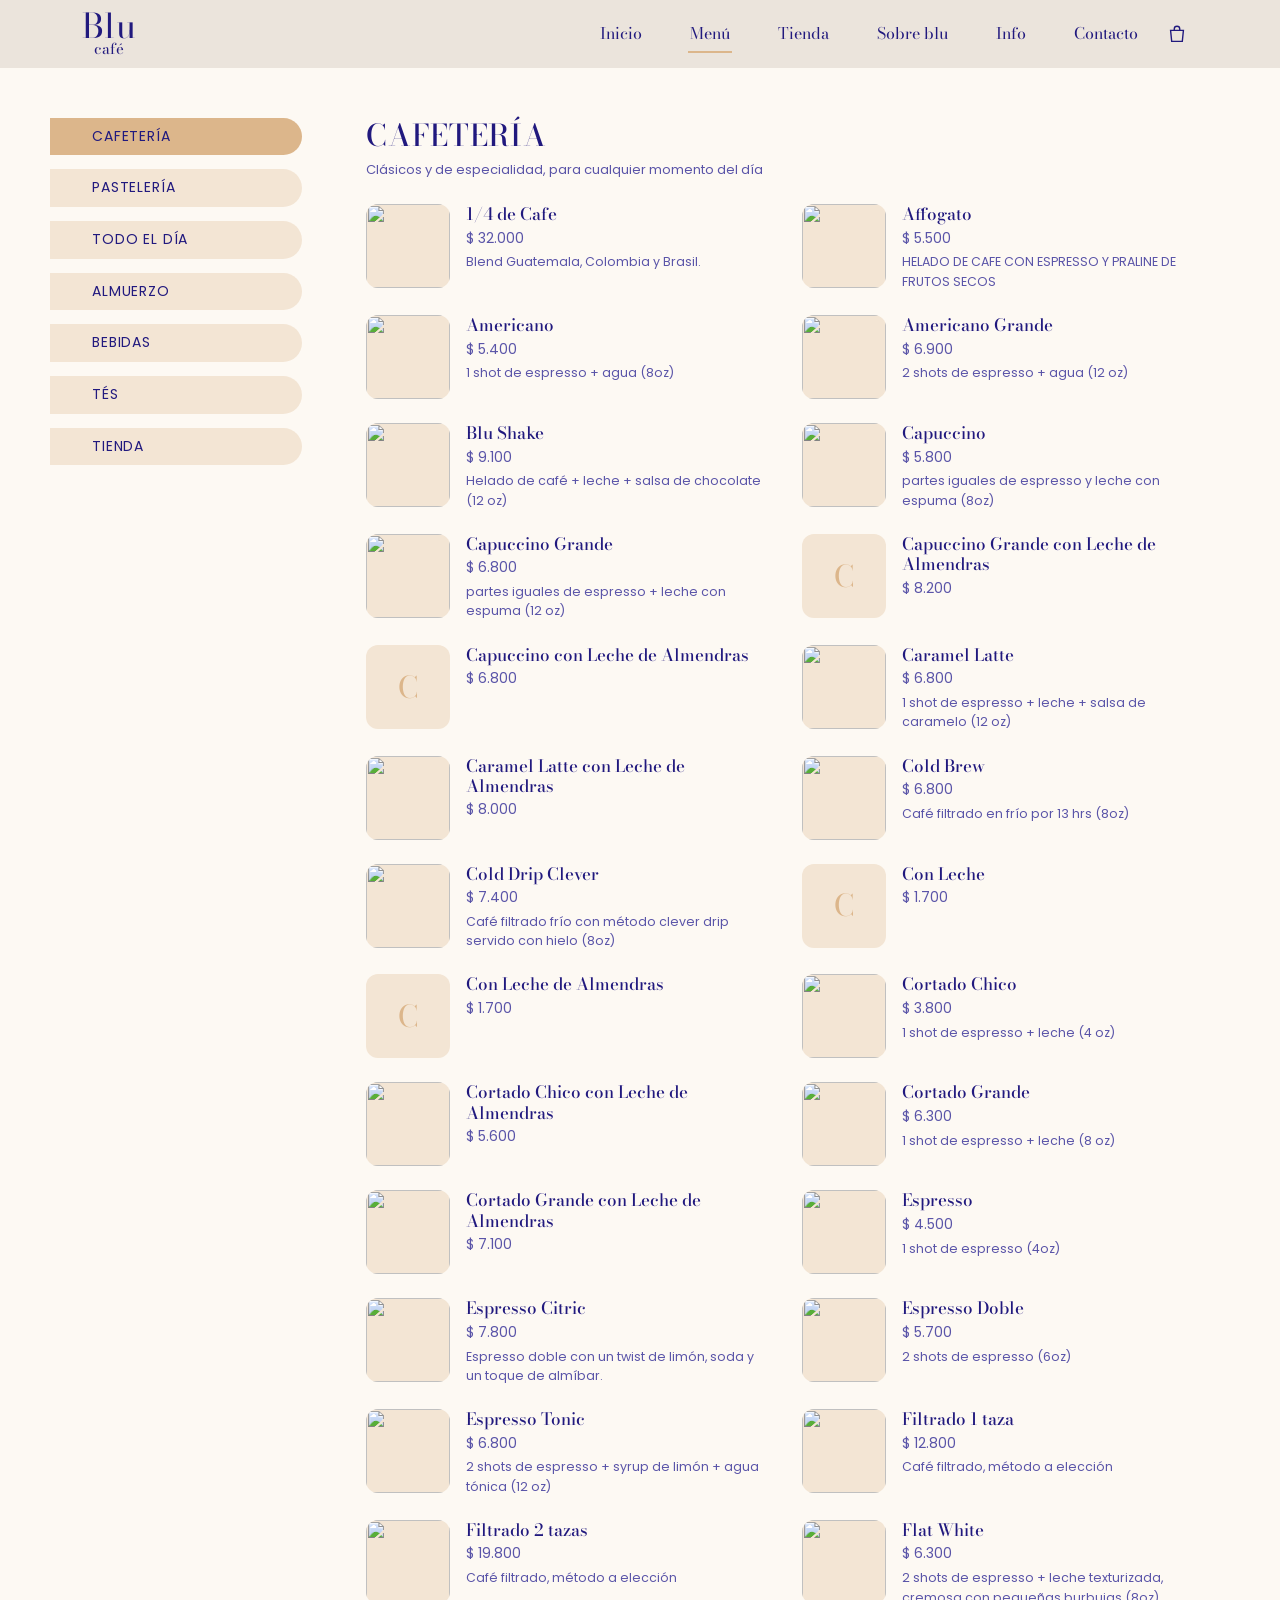
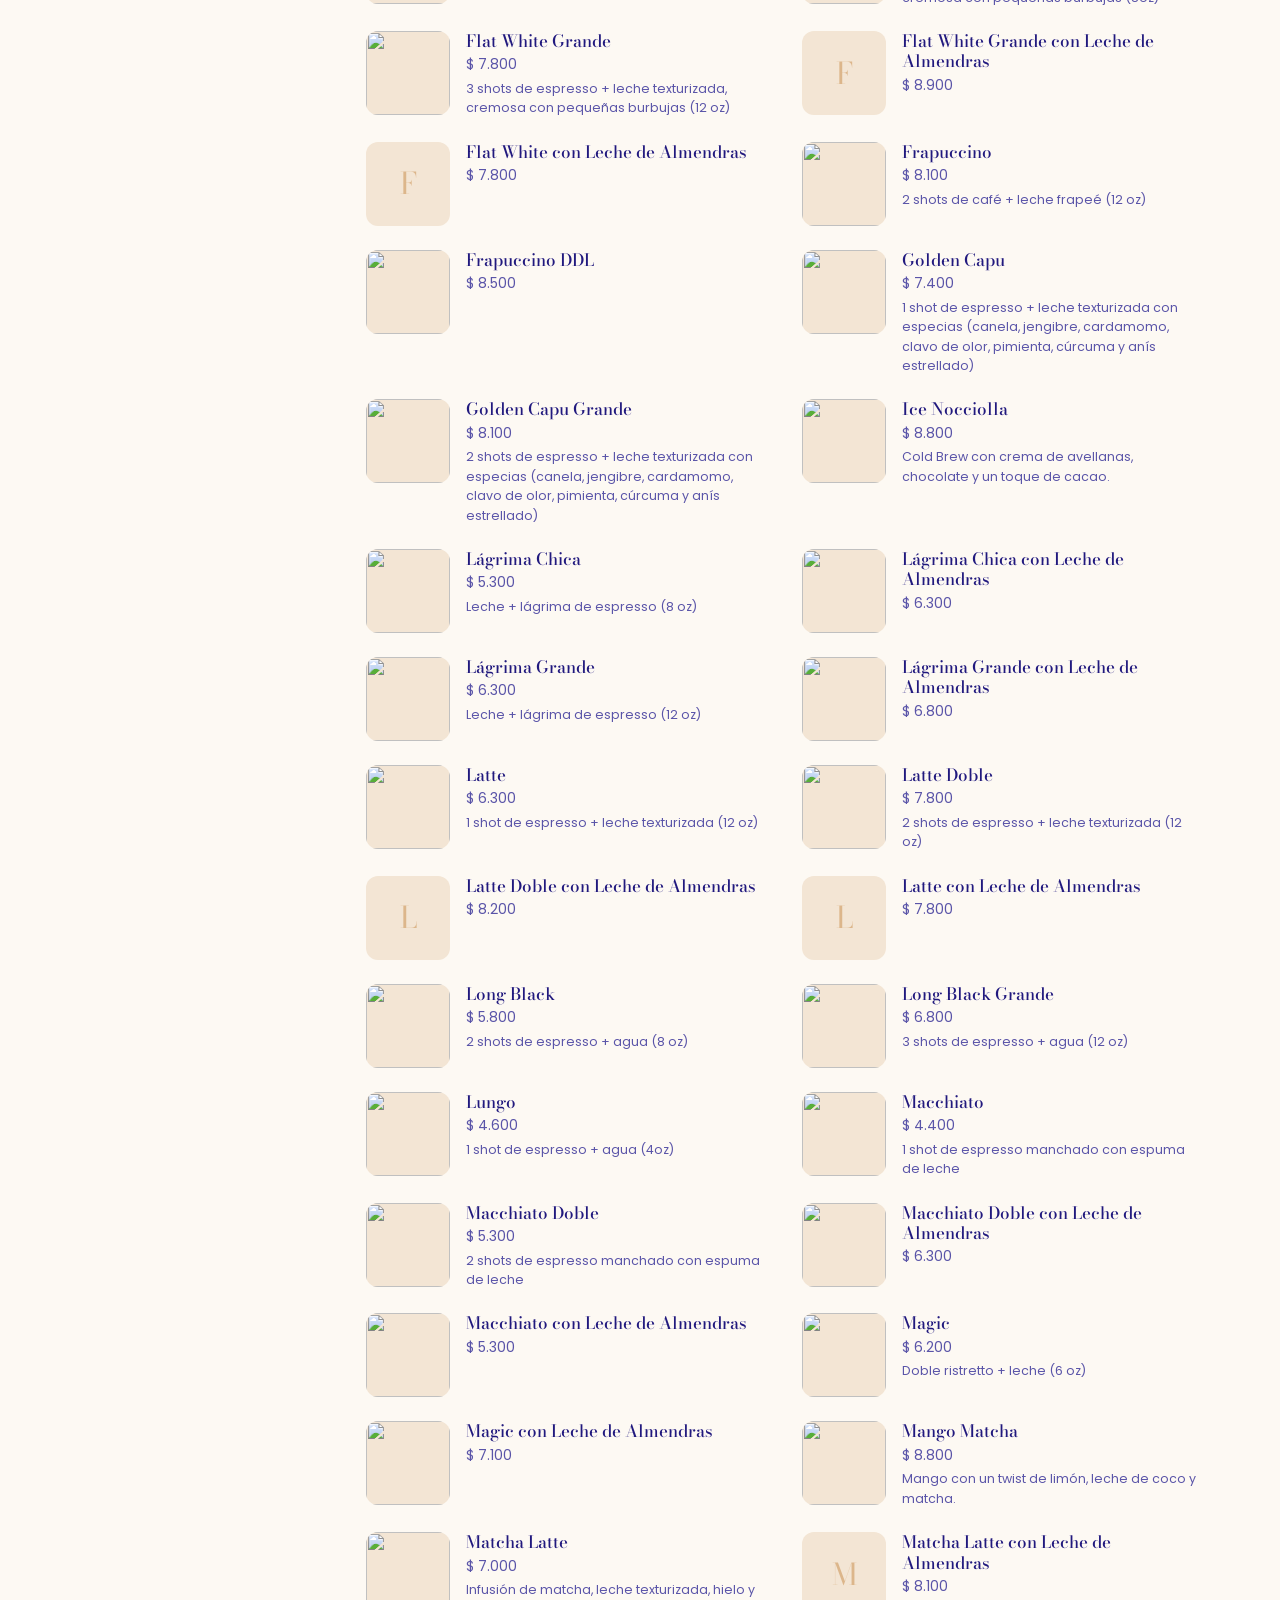
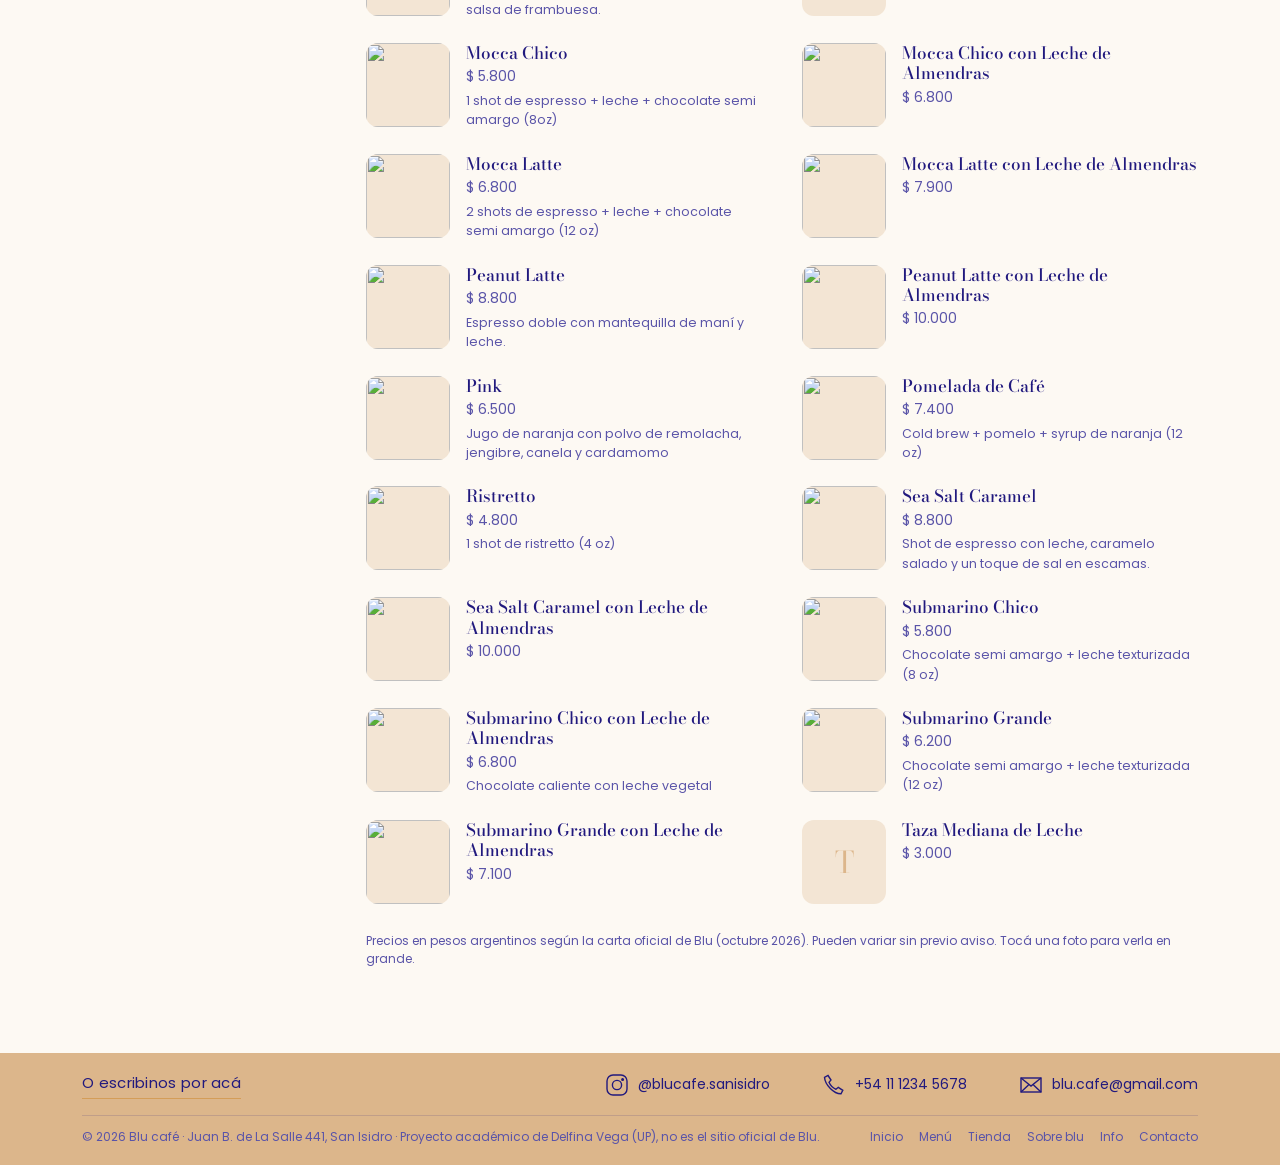
==== menu.html @ de5abfa2 "Add files via upload" ====
<!DOCTYPE html>
<html lang="es-AR">
<head>
  <meta charset="utf-8">
  <meta name="viewport" content="width=device-width, initial-scale=1">
  <title>Menú · Blu café</title>
  <meta name="description" content="Carta completa de Blu café: cafetería, pastelería, desayunos, almuerzo, bebidas, tés y tienda.">
  <link rel="preconnect" href="https://fonts.googleapis.com">
  <link rel="preconnect" href="https://fonts.gstatic.com" crossorigin>
  <link rel="stylesheet" href="https://fonts.googleapis.com/css2?family=Bodoni+Moda:ital,opsz,wght@0,6..96,400;0,6..96,500;0,6..96,600&family=Poppins:wght@300;400;500;600&family=Yellowtail&display=swap">
  <link rel="stylesheet" href="css/estilos.css">
</head>
<body>
  <a class="saltar" href="#contenido">Saltar al contenido</a>

  <header class="header">
    <div class="wrap">
      <a class="logo" href="index.html" aria-label="Blu café, ir al inicio"><b>Blu</b><span>café</span></a>
      <button class="burger" type="button" aria-label="Abrir menú" aria-expanded="false" aria-controls="nav">
        <svg width="22" height="16" viewBox="0 0 22 16" fill="none" stroke="currentColor" stroke-width="1.4" aria-hidden="true"><path d="M1 1.5h20M1 8h20M1 14.5h20"/></svg>
      </button>
      <nav class="nav" id="nav" aria-label="Principal">
        <ul>
        <li><a href="index.html">Inicio</a></li>
        <li><a href="menu.html" aria-current="page">Menú</a></li>
        <li><a href="tienda.html">Tienda</a></li>
        <li><a href="sobre.html">Sobre blu</a></li>
        <li><a href="info.html">Info</a></li>
        <li><a href="contacto.html">Contacto</a></li>
        </ul>
      </nav>
      <a class="carrito-btn" href="tienda.html#carrito" aria-label="Ver carrito">
        <svg width="22" height="22" viewBox="0 0 24 24" fill="none" stroke="currentColor" stroke-width="1.5" aria-hidden="true"><path d="M5 8h14l-1.2 12H6.2z"/><path d="M9 8V6.5a3 3 0 0 1 6 0V8"/></svg>
        <span class="carrito-num" data-carrito-num hidden>0</span>
      </a>
    </div>
  </header>

  <main id="contenido">
    <h1 class="visually-hidden">Menú de Blu café</h1>
    <div class="wrap menu">
      <nav class="cats" aria-label="Categorías del menú">
        <a href="#cafeteria">Cafetería</a>
        <a href="#pasteleria">Pastelería</a>
        <a href="#todo-el-dia">Todo el día</a>
        <a href="#almuerzo">Almuerzo</a>
        <a href="#bebidas">Bebidas</a>
        <a href="#tes">Tés</a>
        <a href="#tienda">Tienda</a>
      </nav>
      <div>
        <section class="categoria" id="cafeteria" aria-labelledby="t-cafeteria">
          <h2 id="t-cafeteria">Cafetería</h2>
          <p class="bajada">Clásicos y de especialidad, para cualquier momento del día</p>
          <ul class="items">
            <li class="item"><button class="item-foto" type="button" data-foto="img/menu/1-4-de-cafe.jpg" data-nombre="1/4 de Cafe" aria-label="Ver foto de 1/4 de Cafe"><img src="img/menu/1-4-de-cafe.jpg" alt="" loading="lazy" decoding="async"></button><div><h3>1/4 de Cafe</h3><p class="precio">$ 32.000</p><p>Blend Guatemala, Colombia y Brasil.</p></div></li>
            <li class="item"><button class="item-foto" type="button" data-foto="img/menu/affogato.jpg" data-nombre="Affogato" aria-label="Ver foto de Affogato"><img src="img/menu/affogato.jpg" alt="" loading="lazy" decoding="async"></button><div><h3>Affogato</h3><p class="precio">$ 5.500</p><p>HELADO DE CAFE CON ESPRESSO Y PRALINE DE FRUTOS SECOS</p></div></li>
            <li class="item"><button class="item-foto" type="button" data-foto="img/menu/americano.jpg" data-nombre="Americano" aria-label="Ver foto de Americano"><img src="img/menu/americano.jpg" alt="" loading="lazy" decoding="async"></button><div><h3>Americano</h3><p class="precio">$ 5.400</p><p>1 shot de espresso + agua (8oz)</p></div></li>
            <li class="item"><button class="item-foto" type="button" data-foto="img/menu/americano.jpg" data-nombre="Americano Grande" aria-label="Ver foto de Americano Grande"><img src="img/menu/americano.jpg" alt="" loading="lazy" decoding="async"></button><div><h3>Americano Grande</h3><p class="precio">$ 6.900</p><p>2 shots de espresso + agua (12 oz)</p></div></li>
            <li class="item"><button class="item-foto" type="button" data-foto="img/menu/blu-shake.jpg" data-nombre="Blu Shake" aria-label="Ver foto de Blu Shake"><img src="img/menu/blu-shake.jpg" alt="" loading="lazy" decoding="async"></button><div><h3>Blu Shake</h3><p class="precio">$ 9.100</p><p>Helado de café + leche + salsa de chocolate (12 oz)</p></div></li>
            <li class="item"><button class="item-foto" type="button" data-foto="img/menu/capuccino.jpg" data-nombre="Capuccino" aria-label="Ver foto de Capuccino"><img src="img/menu/capuccino.jpg" alt="" loading="lazy" decoding="async"></button><div><h3>Capuccino</h3><p class="precio">$ 5.800</p><p>partes iguales de espresso y leche con espuma (8oz)</p></div></li>
            <li class="item"><button class="item-foto" type="button" data-foto="img/menu/capuccino.jpg" data-nombre="Capuccino Grande" aria-label="Ver foto de Capuccino Grande"><img src="img/menu/capuccino.jpg" alt="" loading="lazy" decoding="async"></button><div><h3>Capuccino Grande</h3><p class="precio">$ 6.800</p><p>partes iguales de espresso + leche con espuma (12 oz)</p></div></li>
            <li class="item"><span class="item-foto sinfoto" aria-hidden="true">C</span><div><h3>Capuccino Grande con Leche de Almendras</h3><p class="precio">$ 8.200</p></div></li>
            <li class="item"><span class="item-foto sinfoto" aria-hidden="true">C</span><div><h3>Capuccino con Leche de Almendras</h3><p class="precio">$ 6.800</p></div></li>
            <li class="item"><button class="item-foto" type="button" data-foto="img/menu/caramel-latte.jpg" data-nombre="Caramel Latte" aria-label="Ver foto de Caramel Latte"><img src="img/menu/caramel-latte.jpg" alt="" loading="lazy" decoding="async"></button><div><h3>Caramel Latte</h3><p class="precio">$ 6.800</p><p>1 shot de espresso + leche + salsa de caramelo (12 oz)</p></div></li>
            <li class="item"><button class="item-foto" type="button" data-foto="img/menu/caramel-latte.jpg" data-nombre="Caramel Latte con Leche de Almendras" aria-label="Ver foto de Caramel Latte con Leche de Almendras"><img src="img/menu/caramel-latte.jpg" alt="" loading="lazy" decoding="async"></button><div><h3>Caramel Latte con Leche de Almendras</h3><p class="precio">$ 8.000</p></div></li>
            <li class="item"><button class="item-foto" type="button" data-foto="img/menu/cold-brew.jpg" data-nombre="Cold Brew" aria-label="Ver foto de Cold Brew"><img src="img/menu/cold-brew.jpg" alt="" loading="lazy" decoding="async"></button><div><h3>Cold Brew</h3><p class="precio">$ 6.800</p><p>Café filtrado en frío por 13 hrs (8oz)</p></div></li>
            <li class="item"><button class="item-foto" type="button" data-foto="img/menu/cold-drip-clever.jpg" data-nombre="Cold Drip Clever" aria-label="Ver foto de Cold Drip Clever"><img src="img/menu/cold-drip-clever.jpg" alt="" loading="lazy" decoding="async"></button><div><h3>Cold Drip Clever</h3><p class="precio">$ 7.400</p><p>Café filtrado frío con método clever drip servido con hielo (8oz)</p></div></li>
            <li class="item"><span class="item-foto sinfoto" aria-hidden="true">C</span><div><h3>Con Leche</h3><p class="precio">$ 1.700</p></div></li>
            <li class="item"><span class="item-foto sinfoto" aria-hidden="true">C</span><div><h3>Con Leche de Almendras</h3><p class="precio">$ 1.700</p></div></li>
            <li class="item"><button class="item-foto" type="button" data-foto="img/menu/cortado-chico.jpg" data-nombre="Cortado Chico" aria-label="Ver foto de Cortado Chico"><img src="img/menu/cortado-chico.jpg" alt="" loading="lazy" decoding="async"></button><div><h3>Cortado Chico</h3><p class="precio">$ 3.800</p><p>1 shot de espresso + leche (4 oz)</p></div></li>
            <li class="item"><button class="item-foto" type="button" data-foto="img/menu/cortado-chico.jpg" data-nombre="Cortado Chico con Leche de Almendras" aria-label="Ver foto de Cortado Chico con Leche de Almendras"><img src="img/menu/cortado-chico.jpg" alt="" loading="lazy" decoding="async"></button><div><h3>Cortado Chico con Leche de Almendras</h3><p class="precio">$ 5.600</p></div></li>
            <li class="item"><button class="item-foto" type="button" data-foto="img/menu/cortado-grande.jpg" data-nombre="Cortado Grande" aria-label="Ver foto de Cortado Grande"><img src="img/menu/cortado-grande.jpg" alt="" loading="lazy" decoding="async"></button><div><h3>Cortado Grande</h3><p class="precio">$ 6.300</p><p>1 shot de espresso + leche (8 oz)</p></div></li>
            <li class="item"><button class="item-foto" type="button" data-foto="img/menu/cortado-chico.jpg" data-nombre="Cortado Grande con Leche de Almendras" aria-label="Ver foto de Cortado Grande con Leche de Almendras"><img src="img/menu/cortado-chico.jpg" alt="" loading="lazy" decoding="async"></button><div><h3>Cortado Grande con Leche de Almendras</h3><p class="precio">$ 7.100</p></div></li>
            <li class="item"><button class="item-foto" type="button" data-foto="img/menu/espresso.jpg" data-nombre="Espresso" aria-label="Ver foto de Espresso"><img src="img/menu/espresso.jpg" alt="" loading="lazy" decoding="async"></button><div><h3>Espresso</h3><p class="precio">$ 4.500</p><p>1 shot de espresso (4oz)</p></div></li>
            <li class="item"><button class="item-foto" type="button" data-foto="img/menu/espresso-citric.jpg" data-nombre="Espresso Citric" aria-label="Ver foto de Espresso Citric"><img src="img/menu/espresso-citric.jpg" alt="" loading="lazy" decoding="async"></button><div><h3>Espresso Citric</h3><p class="precio">$ 7.800</p><p>Espresso doble con un twist de limón, soda y un toque de almíbar.</p></div></li>
            <li class="item"><button class="item-foto" type="button" data-foto="img/menu/espresso.jpg" data-nombre="Espresso Doble" aria-label="Ver foto de Espresso Doble"><img src="img/menu/espresso.jpg" alt="" loading="lazy" decoding="async"></button><div><h3>Espresso Doble</h3><p class="precio">$ 5.700</p><p>2 shots de espresso (6oz)</p></div></li>
            <li class="item"><button class="item-foto" type="button" data-foto="img/menu/espresso-tonic.jpg" data-nombre="Espresso Tonic" aria-label="Ver foto de Espresso Tonic"><img src="img/menu/espresso-tonic.jpg" alt="" loading="lazy" decoding="async"></button><div><h3>Espresso Tonic</h3><p class="precio">$ 6.800</p><p>2 shots de espresso + syrup de limón + agua tónica (12 oz)</p></div></li>
            <li class="item"><button class="item-foto" type="button" data-foto="img/menu/filtrado-1-taza.jpg" data-nombre="Filtrado 1 taza" aria-label="Ver foto de Filtrado 1 taza"><img src="img/menu/filtrado-1-taza.jpg" alt="" loading="lazy" decoding="async"></button><div><h3>Filtrado 1 taza</h3><p class="precio">$ 12.800</p><p>Café filtrado, método a elección</p></div></li>
            <li class="item"><button class="item-foto" type="button" data-foto="img/menu/filtrado-1-taza.jpg" data-nombre="Filtrado 2 tazas" aria-label="Ver foto de Filtrado 2 tazas"><img src="img/menu/filtrado-1-taza.jpg" alt="" loading="lazy" decoding="async"></button><div><h3>Filtrado 2 tazas</h3><p class="precio">$ 19.800</p><p>Café filtrado, método a elección</p></div></li>
            <li class="item"><button class="item-foto" type="button" data-foto="img/menu/cortado-grande.jpg" data-nombre="Flat White" aria-label="Ver foto de Flat White"><img src="img/menu/cortado-grande.jpg" alt="" loading="lazy" decoding="async"></button><div><h3>Flat White</h3><p class="precio">$ 6.300</p><p>2 shots de espresso + leche texturizada, cremosa con pequeñas burbujas (8oz)</p></div></li>
            <li class="item"><button class="item-foto" type="button" data-foto="img/menu/capuccino.jpg" data-nombre="Flat White Grande" aria-label="Ver foto de Flat White Grande"><img src="img/menu/capuccino.jpg" alt="" loading="lazy" decoding="async"></button><div><h3>Flat White Grande</h3><p class="precio">$ 7.800</p><p>3 shots de espresso + leche texturizada, cremosa con pequeñas burbujas (12 oz)</p></div></li>
            <li class="item"><span class="item-foto sinfoto" aria-hidden="true">F</span><div><h3>Flat White Grande con Leche de Almendras</h3><p class="precio">$ 8.900</p></div></li>
            <li class="item"><span class="item-foto sinfoto" aria-hidden="true">F</span><div><h3>Flat White con Leche de Almendras</h3><p class="precio">$ 7.800</p></div></li>
            <li class="item"><button class="item-foto" type="button" data-foto="img/menu/frapuccino.jpg" data-nombre="Frapuccino" aria-label="Ver foto de Frapuccino"><img src="img/menu/frapuccino.jpg" alt="" loading="lazy" decoding="async"></button><div><h3>Frapuccino</h3><p class="precio">$ 8.100</p><p>2 shots de café + leche frapeé (12 oz)</p></div></li>
            <li class="item"><button class="item-foto" type="button" data-foto="img/menu/frapuccino-ddl.jpg" data-nombre="Frapuccino DDL" aria-label="Ver foto de Frapuccino DDL"><img src="img/menu/frapuccino-ddl.jpg" alt="" loading="lazy" decoding="async"></button><div><h3>Frapuccino DDL</h3><p class="precio">$ 8.500</p></div></li>
            <li class="item"><button class="item-foto" type="button" data-foto="img/menu/golden-capu.jpg" data-nombre="Golden Capu" aria-label="Ver foto de Golden Capu"><img src="img/menu/golden-capu.jpg" alt="" loading="lazy" decoding="async"></button><div><h3>Golden Capu</h3><p class="precio">$ 7.400</p><p>1 shot de espresso + leche texturizada con especias (canela, jengibre, cardamomo, clavo de olor, pimienta, cúrcuma y anís estrellado)</p></div></li>
            <li class="item"><button class="item-foto" type="button" data-foto="img/menu/golden-capu.jpg" data-nombre="Golden Capu Grande" aria-label="Ver foto de Golden Capu Grande"><img src="img/menu/golden-capu.jpg" alt="" loading="lazy" decoding="async"></button><div><h3>Golden Capu Grande</h3><p class="precio">$ 8.100</p><p>2 shots de espresso + leche texturizada con especias (canela, jengibre, cardamomo, clavo de olor, pimienta, cúrcuma y anís estrellado)</p></div></li>
            <li class="item"><button class="item-foto" type="button" data-foto="img/menu/ice-nocciolla.jpg" data-nombre="Ice Nocciolla" aria-label="Ver foto de Ice Nocciolla"><img src="img/menu/ice-nocciolla.jpg" alt="" loading="lazy" decoding="async"></button><div><h3>Ice Nocciolla</h3><p class="precio">$ 8.800</p><p>Cold Brew con crema de avellanas, chocolate y un toque de cacao.</p></div></li>
            <li class="item"><button class="item-foto" type="button" data-foto="img/menu/lagrima-chica.jpg" data-nombre="Lágrima Chica" aria-label="Ver foto de Lágrima Chica"><img src="img/menu/lagrima-chica.jpg" alt="" loading="lazy" decoding="async"></button><div><h3>Lágrima Chica</h3><p class="precio">$ 5.300</p><p>Leche + lágrima de espresso (8 oz)</p></div></li>
            <li class="item"><button class="item-foto" type="button" data-foto="img/menu/lagrima-chica.jpg" data-nombre="Lágrima Chica con Leche de Almendras" aria-label="Ver foto de Lágrima Chica con Leche de Almendras"><img src="img/menu/lagrima-chica.jpg" alt="" loading="lazy" decoding="async"></button><div><h3>Lágrima Chica con Leche de Almendras</h3><p class="precio">$ 6.300</p></div></li>
            <li class="item"><button class="item-foto" type="button" data-foto="img/menu/lagrima-chica.jpg" data-nombre="Lágrima Grande" aria-label="Ver foto de Lágrima Grande"><img src="img/menu/lagrima-chica.jpg" alt="" loading="lazy" decoding="async"></button><div><h3>Lágrima Grande</h3><p class="precio">$ 6.300</p><p>Leche + lágrima de espresso (12 oz)</p></div></li>
            <li class="item"><button class="item-foto" type="button" data-foto="img/menu/lagrima-chica.jpg" data-nombre="Lágrima Grande con Leche de Almendras" aria-label="Ver foto de Lágrima Grande con Leche de Almendras"><img src="img/menu/lagrima-chica.jpg" alt="" loading="lazy" decoding="async"></button><div><h3>Lágrima Grande con Leche de Almendras</h3><p class="precio">$ 6.800</p></div></li>
            <li class="item"><button class="item-foto" type="button" data-foto="img/menu/cortado-grande.jpg" data-nombre="Latte" aria-label="Ver foto de Latte"><img src="img/menu/cortado-grande.jpg" alt="" loading="lazy" decoding="async"></button><div><h3>Latte</h3><p class="precio">$ 6.300</p><p>1 shot de espresso + leche texturizada (12 oz)</p></div></li>
            <li class="item"><button class="item-foto" type="button" data-foto="img/menu/capuccino.jpg" data-nombre="Latte Doble" aria-label="Ver foto de Latte Doble"><img src="img/menu/capuccino.jpg" alt="" loading="lazy" decoding="async"></button><div><h3>Latte Doble</h3><p class="precio">$ 7.800</p><p>2 shots de espresso + leche texturizada (12 oz)</p></div></li>
            <li class="item"><span class="item-foto sinfoto" aria-hidden="true">L</span><div><h3>Latte Doble con Leche de Almendras</h3><p class="precio">$ 8.200</p></div></li>
            <li class="item"><span class="item-foto sinfoto" aria-hidden="true">L</span><div><h3>Latte con Leche de Almendras</h3><p class="precio">$ 7.800</p></div></li>
            <li class="item"><button class="item-foto" type="button" data-foto="img/menu/long-black.jpg" data-nombre="Long Black" aria-label="Ver foto de Long Black"><img src="img/menu/long-black.jpg" alt="" loading="lazy" decoding="async"></button><div><h3>Long Black</h3><p class="precio">$ 5.800</p><p>2 shots de espresso + agua (8 oz)</p></div></li>
            <li class="item"><button class="item-foto" type="button" data-foto="img/menu/long-black.jpg" data-nombre="Long Black Grande" aria-label="Ver foto de Long Black Grande"><img src="img/menu/long-black.jpg" alt="" loading="lazy" decoding="async"></button><div><h3>Long Black Grande</h3><p class="precio">$ 6.800</p><p>3 shots de espresso + agua (12 oz)</p></div></li>
            <li class="item"><button class="item-foto" type="button" data-foto="img/menu/lungo.jpg" data-nombre="Lungo" aria-label="Ver foto de Lungo"><img src="img/menu/lungo.jpg" alt="" loading="lazy" decoding="async"></button><div><h3>Lungo</h3><p class="precio">$ 4.600</p><p>1 shot de espresso + agua (4oz)</p></div></li>
            <li class="item"><button class="item-foto" type="button" data-foto="img/menu/macchiato.jpg" data-nombre="Macchiato" aria-label="Ver foto de Macchiato"><img src="img/menu/macchiato.jpg" alt="" loading="lazy" decoding="async"></button><div><h3>Macchiato</h3><p class="precio">$ 4.400</p><p>1 shot de espresso manchado con espuma de leche</p></div></li>
            <li class="item"><button class="item-foto" type="button" data-foto="img/menu/macchiato.jpg" data-nombre="Macchiato Doble" aria-label="Ver foto de Macchiato Doble"><img src="img/menu/macchiato.jpg" alt="" loading="lazy" decoding="async"></button><div><h3>Macchiato Doble</h3><p class="precio">$ 5.300</p><p>2 shots de espresso manchado con espuma de leche</p></div></li>
            <li class="item"><button class="item-foto" type="button" data-foto="img/menu/macchiato.jpg" data-nombre="Macchiato Doble con Leche de Almendras" aria-label="Ver foto de Macchiato Doble con Leche de Almendras"><img src="img/menu/macchiato.jpg" alt="" loading="lazy" decoding="async"></button><div><h3>Macchiato Doble con Leche de Almendras</h3><p class="precio">$ 6.300</p></div></li>
            <li class="item"><button class="item-foto" type="button" data-foto="img/menu/macchiato.jpg" data-nombre="Macchiato con Leche de Almendras" aria-label="Ver foto de Macchiato con Leche de Almendras"><img src="img/menu/macchiato.jpg" alt="" loading="lazy" decoding="async"></button><div><h3>Macchiato con Leche de Almendras</h3><p class="precio">$ 5.300</p></div></li>
            <li class="item"><button class="item-foto" type="button" data-foto="img/menu/magic.jpg" data-nombre="Magic" aria-label="Ver foto de Magic"><img src="img/menu/magic.jpg" alt="" loading="lazy" decoding="async"></button><div><h3>Magic</h3><p class="precio">$ 6.200</p><p>Doble ristretto + leche (6 oz)</p></div></li>
            <li class="item"><button class="item-foto" type="button" data-foto="img/menu/lagrima-chica.jpg" data-nombre="Magic con Leche de Almendras" aria-label="Ver foto de Magic con Leche de Almendras"><img src="img/menu/lagrima-chica.jpg" alt="" loading="lazy" decoding="async"></button><div><h3>Magic con Leche de Almendras</h3><p class="precio">$ 7.100</p></div></li>
            <li class="item"><button class="item-foto" type="button" data-foto="img/menu/mango-matcha.jpg" data-nombre="Mango Matcha" aria-label="Ver foto de Mango Matcha"><img src="img/menu/mango-matcha.jpg" alt="" loading="lazy" decoding="async"></button><div><h3>Mango Matcha</h3><p class="precio">$ 8.800</p><p>Mango con un twist de limón, leche de coco y matcha.</p></div></li>
            <li class="item"><button class="item-foto" type="button" data-foto="img/menu/matcha-latte.jpg" data-nombre="Matcha Latte" aria-label="Ver foto de Matcha Latte"><img src="img/menu/matcha-latte.jpg" alt="" loading="lazy" decoding="async"></button><div><h3>Matcha Latte</h3><p class="precio">$ 7.000</p><p>Infusión de matcha, leche texturizada, hielo y salsa de frambuesa.</p></div></li>
            <li class="item"><span class="item-foto sinfoto" aria-hidden="true">M</span><div><h3>Matcha Latte con Leche de Almendras</h3><p class="precio">$ 8.100</p></div></li>
            <li class="item"><button class="item-foto" type="button" data-foto="img/menu/mocca-chico.jpg" data-nombre="Mocca Chico" aria-label="Ver foto de Mocca Chico"><img src="img/menu/mocca-chico.jpg" alt="" loading="lazy" decoding="async"></button><div><h3>Mocca Chico</h3><p class="precio">$ 5.800</p><p>1 shot de espresso + leche + chocolate semi amargo (8oz)</p></div></li>
            <li class="item"><button class="item-foto" type="button" data-foto="img/menu/mocca-chico.jpg" data-nombre="Mocca Chico con Leche de Almendras" aria-label="Ver foto de Mocca Chico con Leche de Almendras"><img src="img/menu/mocca-chico.jpg" alt="" loading="lazy" decoding="async"></button><div><h3>Mocca Chico con Leche de Almendras</h3><p class="precio">$ 6.800</p></div></li>
            <li class="item"><button class="item-foto" type="button" data-foto="img/menu/mocca-chico.jpg" data-nombre="Mocca Latte" aria-label="Ver foto de Mocca Latte"><img src="img/menu/mocca-chico.jpg" alt="" loading="lazy" decoding="async"></button><div><h3>Mocca Latte</h3><p class="precio">$ 6.800</p><p>2 shots de espresso + leche + chocolate semi amargo (12 oz)</p></div></li>
            <li class="item"><button class="item-foto" type="button" data-foto="img/menu/mocca-chico.jpg" data-nombre="Mocca Latte con Leche de Almendras" aria-label="Ver foto de Mocca Latte con Leche de Almendras"><img src="img/menu/mocca-chico.jpg" alt="" loading="lazy" decoding="async"></button><div><h3>Mocca Latte con Leche de Almendras</h3><p class="precio">$ 7.900</p></div></li>
            <li class="item"><button class="item-foto" type="button" data-foto="img/menu/peanut-latte.jpg" data-nombre="Peanut Latte" aria-label="Ver foto de Peanut Latte"><img src="img/menu/peanut-latte.jpg" alt="" loading="lazy" decoding="async"></button><div><h3>Peanut Latte</h3><p class="precio">$ 8.800</p><p>Espresso doble con mantequilla de maní y leche.</p></div></li>
            <li class="item"><button class="item-foto" type="button" data-foto="img/menu/peanut-latte-con-leche-de-almendras.jpg" data-nombre="Peanut Latte con Leche de Almendras" aria-label="Ver foto de Peanut Latte con Leche de Almendras"><img src="img/menu/peanut-latte-con-leche-de-almendras.jpg" alt="" loading="lazy" decoding="async"></button><div><h3>Peanut Latte con Leche de Almendras</h3><p class="precio">$ 10.000</p></div></li>
            <li class="item"><button class="item-foto" type="button" data-foto="img/menu/pink.png" data-nombre="Pink" aria-label="Ver foto de Pink"><img src="img/menu/pink.png" alt="" loading="lazy" decoding="async"></button><div><h3>Pink</h3><p class="precio">$ 6.500</p><p>Jugo de naranja con polvo de remolacha, jengibre, canela y cardamomo</p></div></li>
            <li class="item"><button class="item-foto" type="button" data-foto="img/menu/pomelada-de-cafe.jpg" data-nombre="Pomelada de Café" aria-label="Ver foto de Pomelada de Café"><img src="img/menu/pomelada-de-cafe.jpg" alt="" loading="lazy" decoding="async"></button><div><h3>Pomelada de Café</h3><p class="precio">$ 7.400</p><p>Cold brew + pomelo + syrup de naranja (12 oz)</p></div></li>
            <li class="item"><button class="item-foto" type="button" data-foto="img/menu/ristretto.jpg" data-nombre="Ristretto" aria-label="Ver foto de Ristretto"><img src="img/menu/ristretto.jpg" alt="" loading="lazy" decoding="async"></button><div><h3>Ristretto</h3><p class="precio">$ 4.800</p><p>1 shot de ristretto (4 oz)</p></div></li>
            <li class="item"><button class="item-foto" type="button" data-foto="img/menu/sea-salt-caramel.jpg" data-nombre="Sea Salt Caramel" aria-label="Ver foto de Sea Salt Caramel"><img src="img/menu/sea-salt-caramel.jpg" alt="" loading="lazy" decoding="async"></button><div><h3>Sea Salt Caramel</h3><p class="precio">$ 8.800</p><p>Shot de espresso con leche, caramelo salado y un toque de sal en escamas.</p></div></li>
            <li class="item"><button class="item-foto" type="button" data-foto="img/menu/sea-salt-caramel.jpg" data-nombre="Sea Salt Caramel con Leche de Almendras" aria-label="Ver foto de Sea Salt Caramel con Leche de Almendras"><img src="img/menu/sea-salt-caramel.jpg" alt="" loading="lazy" decoding="async"></button><div><h3>Sea Salt Caramel con Leche de Almendras</h3><p class="precio">$ 10.000</p></div></li>
            <li class="item"><button class="item-foto" type="button" data-foto="img/menu/submarino-chico.jpg" data-nombre="Submarino Chico" aria-label="Ver foto de Submarino Chico"><img src="img/menu/submarino-chico.jpg" alt="" loading="lazy" decoding="async"></button><div><h3>Submarino Chico</h3><p class="precio">$ 5.800</p><p>Chocolate semi amargo + leche texturizada (8 oz)</p></div></li>
            <li class="item"><button class="item-foto" type="button" data-foto="img/menu/submarino-chico.jpg" data-nombre="Submarino Chico con Leche de Almendras" aria-label="Ver foto de Submarino Chico con Leche de Almendras"><img src="img/menu/submarino-chico.jpg" alt="" loading="lazy" decoding="async"></button><div><h3>Submarino Chico con Leche de Almendras</h3><p class="precio">$ 6.800</p><p>Chocolate caliente con leche vegetal</p></div></li>
            <li class="item"><button class="item-foto" type="button" data-foto="img/menu/submarino-chico.jpg" data-nombre="Submarino Grande" aria-label="Ver foto de Submarino Grande"><img src="img/menu/submarino-chico.jpg" alt="" loading="lazy" decoding="async"></button><div><h3>Submarino Grande</h3><p class="precio">$ 6.200</p><p>Chocolate semi amargo + leche texturizada (12 oz)</p></div></li>
            <li class="item"><button class="item-foto" type="button" data-foto="img/menu/submarino-chico.jpg" data-nombre="Submarino Grande con Leche de Almendras" aria-label="Ver foto de Submarino Grande con Leche de Almendras"><img src="img/menu/submarino-chico.jpg" alt="" loading="lazy" decoding="async"></button><div><h3>Submarino Grande con Leche de Almendras</h3><p class="precio">$ 7.100</p></div></li>
            <li class="item"><span class="item-foto sinfoto" aria-hidden="true">T</span><div><h3>Taza Mediana de Leche</h3><p class="precio">$ 3.000</p></div></li>
          </ul>
        </section>
        <section class="categoria" id="pasteleria" aria-labelledby="t-pasteleria">
          <h2 id="t-pasteleria">Pastelería</h2>
          <p class="bajada">Hecha acá, todos los días: medialunas, tortas, cookies y alfajores</p>
          <ul class="items">
            <li class="item"><button class="item-foto" type="button" data-foto="img/menu/alfajor-blu.jpg" data-nombre="Alfajor Blu" aria-label="Ver foto de Alfajor Blu"><img src="img/menu/alfajor-blu.jpg" alt="" loading="lazy" decoding="async"></button><div><h3>Alfajor Blu</h3><p class="precio">$ 7.500</p><p>Alfajor de cacao con notas sutiles de café y naranja, bañado en chocolate amargo 70%.</p></div></li>
            <li class="item"><button class="item-foto" type="button" data-foto="img/menu/alfajor-corazon-de-frutos.jpg" data-nombre="Alfajor Corazón de Frutos" aria-label="Ver foto de Alfajor Corazón de Frutos"><img src="img/menu/alfajor-corazon-de-frutos.jpg" alt="" loading="lazy" decoding="async"></button><div><h3>Alfajor Corazón de Frutos</h3><p class="precio">$ 9.000</p><p>Vegano</p><span class="etiqueta">Vegano</span></div></li>
            <li class="item"><button class="item-foto" type="button" data-foto="img/menu/alfajor-glaseado.jpg" data-nombre="Alfajor Glaseado" aria-label="Ver foto de Alfajor Glaseado"><img src="img/menu/alfajor-glaseado.jpg" alt="" loading="lazy" decoding="async"></button><div><h3>Alfajor Glaseado</h3><p class="precio">$ 7.500</p><p>Alfajor glaseado tradicional con dos tapas de cacao relleno de dulce de leche.</p></div></li>
            <li class="item"><button class="item-foto" type="button" data-foto="img/menu/alfajor-vegano.jpg" data-nombre="Alfajor Vegano" aria-label="Ver foto de Alfajor Vegano"><img src="img/menu/alfajor-vegano.jpg" alt="" loading="lazy" decoding="async"></button><div><h3>Alfajor Vegano</h3><p class="precio">$ 9.000</p><p>Vegano</p><span class="etiqueta">Vegano</span></div></li>
            <li class="item"><button class="item-foto" type="button" data-foto="img/menu/alfajor-de-almendras.jpg" data-nombre="Alfajor de Almendras" aria-label="Ver foto de Alfajor de Almendras"><img src="img/menu/alfajor-de-almendras.jpg" alt="" loading="lazy" decoding="async"></button><div><h3>Alfajor de Almendras</h3><p class="precio">$ 7.000</p></div></li>
            <li class="item"><span class="item-foto sinfoto" aria-hidden="true">A</span><div><h3>Alfajor de Flores</h3><p class="precio">$ 5.000</p></div></li>
            <li class="item"><span class="item-foto sinfoto" aria-hidden="true">A</span><div><h3>Alfajor de Maicena (Sin TACC)</h3><p class="precio">$ 8.500</p><span class="etiqueta">Sin TACC</span></div></li>
            <li class="item"><span class="item-foto sinfoto" aria-hidden="true">B</span><div><h3>Barrita Good Grab</h3><p class="precio">$ 3.200</p></div></li>
            <li class="item"><button class="item-foto" type="button" data-foto="img/menu/barrita-anima.jpg" data-nombre="Barrita Anima" aria-label="Ver foto de Barrita Anima"><img src="img/menu/barrita-anima.jpg" alt="" loading="lazy" decoding="async"></button><div><h3>Barrita Anima</h3><p class="precio">$ 4.100</p></div></li>
            <li class="item"><button class="item-foto" type="button" data-foto="img/menu/barrita-cereal.jpg" data-nombre="Barrita Cereal" aria-label="Ver foto de Barrita Cereal"><img src="img/menu/barrita-cereal.jpg" alt="" loading="lazy" decoding="async"></button><div><h3>Barrita Cereal</h3><p class="precio">$ 6.500</p></div></li>
            <li class="item"><button class="item-foto" type="button" data-foto="img/menu/barrita-de-coco-y-dulce-de-leche.jpg" data-nombre="Barrita de Coco y Dulce de Leche" aria-label="Ver foto de Barrita de Coco y Dulce de Leche"><img src="img/menu/barrita-de-coco-y-dulce-de-leche.jpg" alt="" loading="lazy" decoding="async"></button><div><h3>Barrita de Coco y Dulce de Leche</h3><p class="precio">$ 6.500</p></div></li>
            <li class="item"><button class="item-foto" type="button" data-foto="img/menu/brownie.jpg" data-nombre="Brownie" aria-label="Ver foto de Brownie"><img src="img/menu/brownie.jpg" alt="" loading="lazy" decoding="async"></button><div><h3>Brownie</h3><p class="precio">$ 7.200</p></div></li>
            <li class="item"><button class="item-foto" type="button" data-foto="img/menu/brownie-sin-tacc.jpg" data-nombre="Brownie (Sin TACC)" aria-label="Ver foto de Brownie (Sin TACC)"><img src="img/menu/brownie-sin-tacc.jpg" alt="" loading="lazy" decoding="async"></button><div><h3>Brownie (Sin TACC)</h3><p class="precio">$ 10.000</p><span class="etiqueta">Sin TACC</span></div></li>
            <li class="item"><button class="item-foto" type="button" data-foto="img/menu/budin-de-citricos.jpg" data-nombre="Budín de Cítricos" aria-label="Ver foto de Budín de Cítricos"><img src="img/menu/budin-de-citricos.jpg" alt="" loading="lazy" decoding="async"></button><div><h3>Budín de Cítricos</h3><p class="precio">$ 8.000</p><p>Budín de cítricos, merengue con coulis de limón</p></div></li>
            <li class="item"><button class="item-foto" type="button" data-foto="img/menu/carrot-cake.jpg" data-nombre="Carrot Cake" aria-label="Ver foto de Carrot Cake"><img src="img/menu/carrot-cake.jpg" alt="" loading="lazy" decoding="async"></button><div><h3>Carrot Cake</h3><p class="precio">$ 11.500</p></div></li>
            <li class="item"><button class="item-foto" type="button" data-foto="img/menu/cheesecake.jpg" data-nombre="Cheesecake" aria-label="Ver foto de Cheesecake"><img src="img/menu/cheesecake.jpg" alt="" loading="lazy" decoding="async"></button><div><h3>Cheesecake</h3><p class="precio">$ 13.500</p></div></li>
            <li class="item"><button class="item-foto" type="button" data-foto="img/menu/cookie-doble-choco-mani.jpg" data-nombre="Cookie Doble Choco &amp; Maní" aria-label="Ver foto de Cookie Doble Choco &amp; Maní"><img src="img/menu/cookie-doble-choco-mani.jpg" alt="" loading="lazy" decoding="async"></button><div><h3>Cookie Doble Choco &amp; Maní</h3><p class="precio">$ 7.800</p><p>Cookie doble chocolate, con un relleno de mantequilla de maní y chocolate blanco y un toque de sal en escamas</p></div></li>
            <li class="item"><button class="item-foto" type="button" data-foto="img/menu/cookie-rellena.jpg" data-nombre="Cookie Rellena" aria-label="Ver foto de Cookie Rellena"><img src="img/menu/cookie-rellena.jpg" alt="" loading="lazy" decoding="async"></button><div><h3>Cookie Rellena</h3><p class="precio">$ 6.500</p></div></li>
            <li class="item"><button class="item-foto" type="button" data-foto="img/menu/cookie-de-avellanas.jpg" data-nombre="Cookie de Avellanas" aria-label="Ver foto de Cookie de Avellanas"><img src="img/menu/cookie-de-avellanas.jpg" alt="" loading="lazy" decoding="async"></button><div><h3>Cookie de Avellanas</h3><p class="precio">$ 7.500</p><p>Cookie de avellanas, vegana y sin azúcar.</p><span class="etiqueta">Vegano</span></div></li>
            <li class="item"><span class="item-foto sinfoto" aria-hidden="true">C</span><div><h3>Cookie de Perro</h3><p class="precio">$ 2.000</p><p>Para tu compañero de cuatro patas 🐶</p></div></li>
            <li class="item"><button class="item-foto" type="button" data-foto="img/menu/croissant.jpg" data-nombre="Croissant" aria-label="Ver foto de Croissant"><img src="img/menu/croissant.jpg" alt="" loading="lazy" decoding="async"></button><div><h3>Croissant</h3><p class="precio">$ 5.500</p></div></li>
            <li class="item"><button class="item-foto" type="button" data-foto="img/menu/croissant-ddl.jpg" data-nombre="Croissant DDL" aria-label="Ver foto de Croissant DDL"><img src="img/menu/croissant-ddl.jpg" alt="" loading="lazy" decoding="async"></button><div><h3>Croissant DDL</h3><p class="precio">$ 6.500</p></div></li>
            <li class="item"><button class="item-foto" type="button" data-foto="img/menu/croissant-de-almendras.jpg" data-nombre="Croissant de Almendras" aria-label="Ver foto de Croissant de Almendras"><img src="img/menu/croissant-de-almendras.jpg" alt="" loading="lazy" decoding="async"></button><div><h3>Croissant de Almendras</h3><p class="precio">$ 6.500</p></div></li>
            <li class="item"><button class="item-foto" type="button" data-foto="img/menu/datiles.jpg" data-nombre="Dátiles" aria-label="Ver foto de Dátiles"><img src="img/menu/datiles.jpg" alt="" loading="lazy" decoding="async"></button><div><h3>Dátiles</h3><p class="precio">$ 4.300</p><p>Rellenos de nuez y mantequilla de maní bañados en chocolate semi amargo con un toque de sal en escamas.</p></div></li>
            <li class="item"><span class="item-foto sinfoto" aria-hidden="true">F</span><div><h3>Fruta</h3><p class="precio">$ 2.500</p></div></li>
            <li class="item"><button class="item-foto" type="button" data-foto="img/menu/key-lime-pie.jpg" data-nombre="Key Lime Pie" aria-label="Ver foto de Key Lime Pie"><img src="img/menu/key-lime-pie.jpg" alt="" loading="lazy" decoding="async"></button><div><h3>Key Lime Pie</h3><p class="precio">$ 12.000</p></div></li>
            <li class="item"><span class="item-foto sinfoto" aria-hidden="true">L</span><div><h3>Lemonie</h3><p class="precio">$ 3.500</p></div></li>
            <li class="item"><button class="item-foto" type="button" data-foto="img/menu/london-cake.jpg" data-nombre="London Cake" aria-label="Ver foto de London Cake"><img src="img/menu/london-cake.jpg" alt="" loading="lazy" decoding="async"></button><div><h3>London Cake</h3><p class="precio">$ 11.500</p><p>Bizcocho húmedo de chocolate con almíbar de café en dos capas de ganache toffee montado y ganache de chocolate semi amargo</p></div></li>
            <li class="item"><span class="item-foto sinfoto" aria-hidden="true">M</span><div><h3>Madeleine</h3><p class="precio">$ 3.500</p></div></li>
            <li class="item"><button class="item-foto" type="button" data-foto="img/menu/medialuna-ddl.jpg" data-nombre="Medialuna DDL" aria-label="Ver foto de Medialuna DDL"><img src="img/menu/medialuna-ddl.jpg" alt="" loading="lazy" decoding="async"></button><div><h3>Medialuna DDL</h3><p class="precio">$ 4.200</p></div></li>
            <li class="item"><button class="item-foto" type="button" data-foto="img/menu/medialunas.jpg" data-nombre="Medialunas" aria-label="Ver foto de Medialunas"><img src="img/menu/medialunas.jpg" alt="" loading="lazy" decoding="async"></button><div><h3>Medialunas</h3><p class="precio">$ 3.200</p></div></li>
            <li class="item"><span class="item-foto sinfoto" aria-hidden="true">P</span><div><h3>Pan Suizo</h3><p class="precio">$ 7.000</p></div></li>
            <li class="item"><button class="item-foto" type="button" data-foto="img/menu/pan-de-chocolate.jpg" data-nombre="Pan de Chocolate" aria-label="Ver foto de Pan de Chocolate"><img src="img/menu/pan-de-chocolate.jpg" alt="" loading="lazy" decoding="async"></button><div><h3>Pan de Chocolate</h3><p class="precio">$ 6.500</p></div></li>
            <li class="item"><button class="item-foto" type="button" data-foto="img/menu/pan-de-chocolate-y-almendras.jpg" data-nombre="Pan de Chocolate y Almendras" aria-label="Ver foto de Pan de Chocolate y Almendras"><img src="img/menu/pan-de-chocolate-y-almendras.jpg" alt="" loading="lazy" decoding="async"></button><div><h3>Pan de Chocolate y Almendras</h3><p class="precio">$ 7.500</p></div></li>
            <li class="item"><button class="item-foto" type="button" data-foto="img/menu/pepa-de-almendras.jpg" data-nombre="Pepa de Almendras" aria-label="Ver foto de Pepa de Almendras"><img src="img/menu/pepa-de-almendras.jpg" alt="" loading="lazy" decoding="async"></button><div><h3>Pepa de Almendras</h3><p class="precio">$ 5.000</p></div></li>
            <li class="item"><button class="item-foto" type="button" data-foto="img/menu/tarta-de-coco-y-ddl-sin-tacc.jpg" data-nombre="Tarta de Coco y DDL (Sin TACC)" aria-label="Ver foto de Tarta de Coco y DDL (Sin TACC)"><img src="img/menu/tarta-de-coco-y-ddl-sin-tacc.jpg" alt="" loading="lazy" decoding="async"></button><div><h3>Tarta de Coco y DDL (Sin TACC)</h3><p class="precio">$ 13.000</p><span class="etiqueta">Sin TACC</span></div></li>
            <li class="item"><button class="item-foto" type="button" data-foto="img/menu/tarteleta-de-almendras-y-arandanos.jpg" data-nombre="Tarteleta de Almendras y Arándanos" aria-label="Ver foto de Tarteleta de Almendras y Arándanos"><img src="img/menu/tarteleta-de-almendras-y-arandanos.jpg" alt="" loading="lazy" decoding="async"></button><div><h3>Tarteleta de Almendras y Arándanos</h3><p class="precio">$ 10.000</p></div></li>
            <li class="item"><span class="item-foto sinfoto" aria-hidden="true">T</span><div><h3>Tiramisú</h3><p class="precio">$ 12.500</p></div></li>
            <li class="item"><button class="item-foto" type="button" data-foto="img/menu/torta-vasca.jpg" data-nombre="Torta Vasca" aria-label="Ver foto de Torta Vasca"><img src="img/menu/torta-vasca.jpg" alt="" loading="lazy" decoding="async"></button><div><h3>Torta Vasca</h3><p class="precio">$ 12.500</p><p>Torta de queso mascarpone y queso crema, gluten free, acompañada de duraznos asados y jugo de reducción</p><span class="etiqueta">Sin TACC</span></div></li>
            <li class="item"><button class="item-foto" type="button" data-foto="img/menu/torta-vegana.jpg" data-nombre="Torta Vegana" aria-label="Ver foto de Torta Vegana"><img src="img/menu/torta-vegana.jpg" alt="" loading="lazy" decoding="async"></button><div><h3>Torta Vegana</h3><p class="precio">$ 11.500</p><p>Vegana · sin azúcar</p><span class="etiqueta">Vegano</span></div></li>
            <li class="item"><button class="item-foto" type="button" data-foto="img/menu/torta-de-choco-y-cafe.jpg" data-nombre="Torta de Choco y Café" aria-label="Ver foto de Torta de Choco y Café"><img src="img/menu/torta-de-choco-y-cafe.jpg" alt="" loading="lazy" decoding="async"></button><div><h3>Torta de Choco y Café</h3><p class="precio">$ 12.500</p></div></li>
            <li class="item"><span class="item-foto sinfoto" aria-hidden="true">T</span><div><h3>Torta de Nuez</h3><p class="precio">$ 9.000</p></div></li>
            <li class="item"><span class="item-foto sinfoto" aria-hidden="true">T</span><div><h3>Tortita Negra</h3><p class="precio">$ 3.200</p></div></li>
          </ul>
        </section>
        <section class="categoria" id="todo-el-dia" aria-labelledby="t-todo-el-dia">
          <h2 id="t-todo-el-dia">Todo el día</h2>
          <p class="bajada">Desayunos y brunch que se sirven a cualquier hora</p>
          <ul class="items">
            <li class="item"><button class="item-foto" type="button" data-foto="img/menu/arepitas.jpg" data-nombre="Arepitas" aria-label="Ver foto de Arepitas"><img src="img/menu/arepitas.jpg" alt="" loading="lazy" decoding="async"></button><div><h3>Arepitas</h3><p class="precio">$ 15.000</p><p>Arepas tostadas con palta, huevos revueltos, queso feta, gomasio, tomates cherry y salsa romesco.</p></div></li>
            <li class="item"><button class="item-foto" type="button" data-foto="img/menu/chia-pudding.jpg" data-nombre="Chia Pudding" aria-label="Ver foto de Chia Pudding"><img src="img/menu/chia-pudding.jpg" alt="" loading="lazy" decoding="async"></button><div><h3>Chia Pudding</h3><p class="precio">$ 12.000</p><p>Chía hidratada con leche de almendras, granola casera, coulis de frutos rojos, arándanos, coco y mantequilla de maní</p></div></li>
            <li class="item"><span class="item-foto sinfoto" aria-hidden="true">C</span><div><h3>Chia Pudding Granola Quinoa Pop</h3><p class="precio">$ 12.000</p></div></li>
            <li class="item"><button class="item-foto" type="button" data-foto="img/menu/chipa.jpg" data-nombre="Chipa" aria-label="Ver foto de Chipa"><img src="img/menu/chipa.jpg" alt="" loading="lazy" decoding="async"></button><div><h3>Chipa</h3><p class="precio">$ 3.800</p></div></li>
            <li class="item"><button class="item-foto" type="button" data-foto="img/menu/chipa-con-j-q.jpg" data-nombre="Chipa con J&amp;Q" aria-label="Ver foto de Chipa con J&amp;Q"><img src="img/menu/chipa-con-j-q.jpg" alt="" loading="lazy" decoding="async"></button><div><h3>Chipa con J&amp;Q</h3><p class="precio">$ 6.500</p></div></li>
            <li class="item"><button class="item-foto" type="button" data-foto="img/menu/croissant-j-q.jpg" data-nombre="Croissant J&amp;Q" aria-label="Ver foto de Croissant J&amp;Q"><img src="img/menu/croissant-j-q.jpg" alt="" loading="lazy" decoding="async"></button><div><h3>Croissant J&amp;Q</h3><p class="precio">$ 9.000</p></div></li>
            <li class="item"><button class="item-foto" type="button" data-foto="img/menu/degustacion-de-quesos.jpg" data-nombre="Degustación de Quesos" aria-label="Ver foto de Degustación de Quesos"><img src="img/menu/degustacion-de-quesos.jpg" alt="" loading="lazy" decoding="async"></button><div><h3>Degustación de Quesos</h3><p class="precio">$ 18.000</p><p>Selección de quesos con pickles caseros y miel picante acompañado con pan. Para compartir.</p></div></li>
            <li class="item"><span class="item-foto sinfoto" aria-hidden="true">F</span><div><h3>Frutas de Estación</h3><p class="precio">$ 13.000</p></div></li>
            <li class="item"><button class="item-foto" type="button" data-foto="img/menu/huevos-revueltos.jpg" data-nombre="Huevos Revueltos" aria-label="Ver foto de Huevos Revueltos"><img src="img/menu/huevos-revueltos.jpg" alt="" loading="lazy" decoding="async"></button><div><h3>Huevos Revueltos</h3><p class="precio">$ 5.000</p><p>Tres huevos revueltos con gremolata y gomasio.</p></div></li>
            <li class="item"><button class="item-foto" type="button" data-foto="img/menu/huevos-turcos.jpg" data-nombre="Huevos Turcos" aria-label="Ver foto de Huevos Turcos"><img src="img/menu/huevos-turcos.jpg" alt="" loading="lazy" decoding="async"></button><div><h3>Huevos Turcos</h3><p class="precio">$ 13.000</p><p>Yogurt especiado con dos huevos poché y chili oil.</p></div></li>
            <li class="item"><button class="item-foto" type="button" data-foto="img/menu/mbeju-con-espinaca.jpg" data-nombre="Mbeju con Espinaca" aria-label="Ver foto de Mbeju con Espinaca"><img src="img/menu/mbeju-con-espinaca.jpg" alt="" loading="lazy" decoding="async"></button><div><h3>Mbeju con Espinaca</h3><p class="precio">$ 12.500</p><p>Base crocante de almidón de mandioca y queso fresco con huevo frito, pickles de cebolla y espinacas salteadas con chili oil.</p></div></li>
            <li class="item"><span class="item-foto sinfoto" aria-hidden="true">M</span><div><h3>Mbeju con Palta</h3><p class="precio">$ 13.000</p><p>Base crocante de almidón de mandioca y queso fresco con huevo frito, pickles de cebolla y palta.</p></div></li>
            <li class="item"><button class="item-foto" type="button" data-foto="img/menu/medialuna-j-q.jpg" data-nombre="Medialuna J&amp;Q" aria-label="Ver foto de Medialuna J&amp;Q"><img src="img/menu/medialuna-j-q.jpg" alt="" loading="lazy" decoding="async"></button><div><h3>Medialuna J&amp;Q</h3><p class="precio">$ 5.500</p></div></li>
            <li class="item"><button class="item-foto" type="button" data-foto="img/menu/scon-con-j-q.jpg" data-nombre="Scon con J&amp;Q" aria-label="Ver foto de Scon con J&amp;Q"><img src="img/menu/scon-con-j-q.jpg" alt="" loading="lazy" decoding="async"></button><div><h3>Scon con J&amp;Q</h3><p class="precio">$ 8.000</p></div></li>
            <li class="item"><button class="item-foto" type="button" data-foto="img/menu/scon-de-queso.jpg" data-nombre="Scon de Queso" aria-label="Ver foto de Scon de Queso"><img src="img/menu/scon-de-queso.jpg" alt="" loading="lazy" decoding="async"></button><div><h3>Scon de Queso</h3><p class="precio">$ 6.500</p></div></li>
            <li class="item"><button class="item-foto" type="button" data-foto="img/menu/torre-de-pancakes.jpg" data-nombre="Torre de Pancakes" aria-label="Ver foto de Torre de Pancakes"><img src="img/menu/torre-de-pancakes.jpg" alt="" loading="lazy" decoding="async"></button><div><h3>Torre de Pancakes</h3><p class="precio">$ 13.000</p><p>Pancakes de arándanos con manzana asada, banana, ciruela, miel de hibiscus, escamas de coco y pistacho</p></div></li>
            <li class="item"><span class="item-foto sinfoto" aria-hidden="true">T</span><div><h3>Tostadas</h3><p class="precio">$ 7.000</p><p>Pan de molde con semillas tostado con 2 acompañamientos a elección: queso crema, mermelada de frutos rojos, mantequilla de maní o miel.</p></div></li>
            <li class="item"><span class="item-foto sinfoto" aria-hidden="true">T</span><div><h3>Tostadas de H. Sarraceno</h3><p class="precio">$ 7.000</p><p>Pan de harina de sarraceno tostado con 2 acompañamientos a elección: queso crema, mermelada de frutos rojos, mantequilla de maní o miel.</p></div></li>
            <li class="item"><button class="item-foto" type="button" data-foto="img/menu/tostado-j-q.jpg" data-nombre="Tostado J&amp;Q" aria-label="Ver foto de Tostado J&amp;Q"><img src="img/menu/tostado-j-q.jpg" alt="" loading="lazy" decoding="async"></button><div><h3>Tostado J&amp;Q</h3><p class="precio">$ 10.500</p><p>Sándwich tostado de pan de masa madre, jamón cocido y queso.</p></div></li>
            <li class="item"><button class="item-foto" type="button" data-foto="img/menu/tostado-j-q.jpg" data-nombre="Tostado J&amp;Q de H. Sarraceno" aria-label="Ver foto de Tostado J&amp;Q de H. Sarraceno"><img src="img/menu/tostado-j-q.jpg" alt="" loading="lazy" decoding="async"></button><div><h3>Tostado J&amp;Q de H. Sarraceno</h3><p class="precio">$ 12.000</p></div></li>
            <li class="item"><button class="item-foto" type="button" data-foto="img/menu/toston-benedictino.jpg" data-nombre="Tostón Benedictino" aria-label="Ver foto de Tostón Benedictino"><img src="img/menu/toston-benedictino.jpg" alt="" loading="lazy" decoding="async"></button><div><h3>Tostón Benedictino</h3><p class="precio">$ 12.000</p><p>Pan de masa madre con jamón cocido, 2 huevos poché, salsa holandesa, polvo de jamón crudo y ciboulette</p></div></li>
            <li class="item"><button class="item-foto" type="button" data-foto="img/menu/toston-benedictino.jpg" data-nombre="Tostón Benedictino Sarraceno" aria-label="Ver foto de Tostón Benedictino Sarraceno"><img src="img/menu/toston-benedictino.jpg" alt="" loading="lazy" decoding="async"></button><div><h3>Tostón Benedictino Sarraceno</h3><p class="precio">$ 13.000</p></div></li>
            <li class="item"><button class="item-foto" type="button" data-foto="img/menu/toston-jamon-crudo.jpg" data-nombre="Tostón Jamón Crudo" aria-label="Ver foto de Tostón Jamón Crudo"><img src="img/menu/toston-jamon-crudo.jpg" alt="" loading="lazy" decoding="async"></button><div><h3>Tostón Jamón Crudo</h3><p class="precio">$ 16.000</p><p>Pan de masa madre con manteca de nuestro café, jamón crudo, queso brie, tomates confitados y rúcula.</p></div></li>
            <li class="item"><button class="item-foto" type="button" data-foto="img/menu/toston-mix-de-hongos.jpg" data-nombre="Tostón Mix de Hongos" aria-label="Ver foto de Tostón Mix de Hongos"><img src="img/menu/toston-mix-de-hongos.jpg" alt="" loading="lazy" decoding="async"></button><div><h3>Tostón Mix de Hongos</h3><p class="precio">$ 15.000</p><p>Pan de masa madre con crema de castañas de cajú y hongos salteados con salsa teriyaki</p></div></li>
            <li class="item"><button class="item-foto" type="button" data-foto="img/menu/toston-de-palta.jpg" data-nombre="Tostón de Palta" aria-label="Ver foto de Tostón de Palta"><img src="img/menu/toston-de-palta.jpg" alt="" loading="lazy" decoding="async"></button><div><h3>Tostón de Palta</h3><p class="precio">$ 15.000</p><p>Pan de masa madre con palta, queso feta, gremolata y gomasio. Opcional: huevo poché o revuelto.</p></div></li>
            <li class="item"><button class="item-foto" type="button" data-foto="img/menu/toston-de-palta.jpg" data-nombre="Tostón de Palta Sarraceno" aria-label="Ver foto de Tostón de Palta Sarraceno"><img src="img/menu/toston-de-palta.jpg" alt="" loading="lazy" decoding="async"></button><div><h3>Tostón de Palta Sarraceno</h3><p class="precio">$ 17.000</p></div></li>
            <li class="item"><button class="item-foto" type="button" data-foto="img/menu/toston-de-palta-al-plato.jpg" data-nombre="Tostón de Palta al Plato" aria-label="Ver foto de Tostón de Palta al Plato"><img src="img/menu/toston-de-palta-al-plato.jpg" alt="" loading="lazy" decoding="async"></button><div><h3>Tostón de Palta al Plato</h3><p class="precio">$ 12.000</p><p>Palta, queso feta, huevos, aceite de hierbas y gomasio.</p></div></li>
            <li class="item"><button class="item-foto" type="button" data-foto="img/menu/yogur-con-granola.jpg" data-nombre="Yogur con Granola" aria-label="Ver foto de Yogur con Granola"><img src="img/menu/yogur-con-granola.jpg" alt="" loading="lazy" decoding="async"></button><div><h3>Yogur con Granola</h3><p class="precio">$ 13.000</p><p>Base de yogurt, granola casera, frutas de estación y coulis de mango.</p></div></li>
            <li class="item"><span class="item-foto sinfoto" aria-hidden="true">Y</span><div><h3>Yogur con Granola Quinoa Pop</h3><p class="precio">$ 13.000</p></div></li>
          </ul>
        </section>
        <section class="categoria" id="almuerzo" aria-labelledby="t-almuerzo">
          <h2 id="t-almuerzo">Almuerzo</h2>
          <p class="bajada">Pizzas de masa madre, ensaladas, sándwiches y más</p>
          <ul class="items">
            <li class="item"><button class="item-foto" type="button" data-foto="img/menu/caesar-blu.jpg" data-nombre="Caesar Blu" aria-label="Ver foto de Caesar Blu"><img src="img/menu/caesar-blu.jpg" alt="" loading="lazy" decoding="async"></button><div><h3>Caesar Blu</h3><p class="precio">$ 23.000</p><p>Lechuga capuchina, pollo rebozado en semillas, panceta crocante, pan grattato y aderezo caesar casero con parmesano.</p></div></li>
            <li class="item"><span class="item-foto sinfoto" aria-hidden="true">E</span><div><h3>Empanadas</h3><p class="precio">$ 8.500</p><p>2 unidades: 1 de carne cortada a cuchillo y 1 de humita.</p></div></li>
            <li class="item"><button class="item-foto" type="button" data-foto="img/menu/ensalada-tibia-de-cabutia-y-quinoa.jpg" data-nombre="Ensalada Tibia de Cabutia y Quinoa" aria-label="Ver foto de Ensalada Tibia de Cabutia y Quinoa"><img src="img/menu/ensalada-tibia-de-cabutia-y-quinoa.jpg" alt="" loading="lazy" decoding="async"></button><div><h3>Ensalada Tibia de Cabutia y Quinoa</h3><p class="precio">$ 23.000</p><p>Quinoa roja, cabutia asada, zanahoria, brócoli, arvejas y pollo rebozado en semillas sobre emulsión de zanahoria y jengibre.</p></div></li>
            <li class="item"><button class="item-foto" type="button" data-foto="img/menu/hamburguesa-de-halloumi.jpg" data-nombre="Hamburguesa de Halloumi" aria-label="Ver foto de Hamburguesa de Halloumi"><img src="img/menu/hamburguesa-de-halloumi.jpg" alt="" loading="lazy" decoding="async"></button><div><h3>Hamburguesa de Halloumi</h3><p class="precio">$ 18.000</p><p>Halloumi grillado con tomate asado, rúcula, pepinillos y salsa gremolata, con papines asados.</p></div></li>
            <li class="item"><button class="item-foto" type="button" data-foto="img/menu/pizza-blu-cheese.jpg" data-nombre="Pizza Blu Cheese" aria-label="Ver foto de Pizza Blu Cheese"><img src="img/menu/pizza-blu-cheese.jpg" alt="" loading="lazy" decoding="async"></button><div><h3>Pizza Blu Cheese</h3><p class="precio">$ 20.000</p><p>Pizza de masa madre con cebolla caramelizada y queso azul.</p></div></li>
            <li class="item"><span class="item-foto sinfoto" aria-hidden="true">P</span><div><h3>Pizza de Muzzarella</h3><p class="precio">$ 18.000</p></div></li>
            <li class="item"><button class="item-foto" type="button" data-foto="img/menu/pizza-de-papa-y-romero.jpg" data-nombre="Pizza de Papa y Romero" aria-label="Ver foto de Pizza de Papa y Romero"><img src="img/menu/pizza-de-papa-y-romero.jpg" alt="" loading="lazy" decoding="async"></button><div><h3>Pizza de Papa y Romero</h3><p class="precio">$ 20.000</p><p>Pizza de masa madre con láminas de papa crocante y romero.</p></div></li>
            <li class="item"><button class="item-foto" type="button" data-foto="img/menu/pizza-de-rucula-y-brie.jpg" data-nombre="Pizza de Rúcula y Brie" aria-label="Ver foto de Pizza de Rúcula y Brie"><img src="img/menu/pizza-de-rucula-y-brie.jpg" alt="" loading="lazy" decoding="async"></button><div><h3>Pizza de Rúcula y Brie</h3><p class="precio">$ 20.000</p><p>Pizza de masa madre con rúcula fresca y brie.</p></div></li>
            <li class="item"><button class="item-foto" type="button" data-foto="img/menu/sando-roast-beef.jpg" data-nombre="Sando Roast Beef" aria-label="Ver foto de Sando Roast Beef"><img src="img/menu/sando-roast-beef.jpg" alt="" loading="lazy" decoding="async"></button><div><h3>Sando Roast Beef</h3><p class="precio">$ 18.000</p><p>Pan brioche con roast beef, queso dambo, mostaza antigua, pickles de pepino y salsa de ajo.</p></div></li>
            <li class="item"><button class="item-foto" type="button" data-foto="img/menu/tacos.jpg" data-nombre="Tacos" aria-label="Ver foto de Tacos"><img src="img/menu/tacos.jpg" alt="" loading="lazy" decoding="async"></button><div><h3>Tacos</h3><p class="precio">$ 17.000</p><p>2 unidades: 1 de pollo marinado y 1 de halloumi, con pickles, lactonesa de ajo, mayonesa de palta, emulsión de cilantro, romesco y tomate. Opción vegetariana y sin TACC.</p><span class="etiqueta">Sin TACC</span></div></li>
          </ul>
        </section>
        <section class="categoria" id="bebidas" aria-labelledby="t-bebidas">
          <h2 id="t-bebidas">Bebidas</h2>
          <p class="bajada">Jugos, limonadas y algo para brindar</p>
          <ul class="items">
            <li class="item"><button class="item-foto" type="button" data-foto="img/menu/jugo-de-naranja.jpg" data-nombre="Jugo de Naranja" aria-label="Ver foto de Jugo de Naranja"><img src="img/menu/jugo-de-naranja.jpg" alt="" loading="lazy" decoding="async"></button><div><h3>Jugo de Naranja</h3><p class="precio">$ 6.600</p></div></li>
            <li class="item"><button class="item-foto" type="button" data-foto="img/menu/passion.jpg" data-nombre="Passion" aria-label="Ver foto de Passion"><img src="img/menu/passion.jpg" alt="" loading="lazy" decoding="async"></button><div><h3>Passion</h3><p class="precio">$ 7.600</p><p>Frutilla, mango, maracuyá y jugo de naranja</p></div></li>
            <li class="item"><button class="item-foto" type="button" data-foto="img/menu/limonada.jpg" data-nombre="Limonada" aria-label="Ver foto de Limonada"><img src="img/menu/limonada.jpg" alt="" loading="lazy" decoding="async"></button><div><h3>Limonada</h3><p class="precio">$ 5.100</p></div></li>
            <li class="item"><span class="item-foto sinfoto" aria-hidden="true">P</span><div><h3>Pomelada</h3><p class="precio">$ 5.600</p></div></li>
            <li class="item"><button class="item-foto" type="button" data-foto="img/menu/kombucha.jpg" data-nombre="Kombucha" aria-label="Ver foto de Kombucha"><img src="img/menu/kombucha.jpg" alt="" loading="lazy" decoding="async"></button><div><h3>Kombucha</h3><p class="precio">$ 6.500</p></div></li>
            <li class="item"><span class="item-foto sinfoto" aria-hidden="true">A</span><div><h3>Agua con Gas</h3><p class="precio">$ 4.600</p></div></li>
            <li class="item"><span class="item-foto sinfoto" aria-hidden="true">A</span><div><h3>Agua sin Gas</h3><p class="precio">$ 4.600</p></div></li>
            <li class="item"><span class="item-foto sinfoto" aria-hidden="true">C</span><div><h3>Coca-Cola Lata</h3><p class="precio">$ 5.100</p><p>Común o Zero</p></div></li>
            <li class="item"><span class="item-foto sinfoto" aria-hidden="true">S</span><div><h3>Sprite Lata</h3><p class="precio">$ 5.100</p><p>Común o Zero</p></div></li>
            <li class="item"><span class="item-foto sinfoto" aria-hidden="true">C</span><div><h3>Corona</h3><p class="precio">$ 6.500</p></div></li>
            <li class="item"><span class="item-foto sinfoto" aria-hidden="true">E</span><div><h3>Espresso Gin Tonic</h3><p class="precio">$ 8.600</p></div></li>
            <li class="item"><span class="item-foto sinfoto" aria-hidden="true">E</span><div><h3>Espresso Martini</h3><p class="precio">$ 8.600</p></div></li>
          </ul>
        </section>
        <section class="categoria" id="tes" aria-labelledby="t-tes">
          <h2 id="t-tes">Tés</h2>
          <p class="bajada">Blends en hebras, calientes o en versión latte</p>
          <ul class="items">
            <li class="item"><button class="item-foto" type="button" data-foto="img/menu/blu-blend.jpg" data-nombre="Blu Blend" aria-label="Ver foto de Blu Blend"><img src="img/menu/blu-blend.jpg" alt="" loading="lazy" decoding="async"></button><div><h3>Blu Blend</h3><p class="precio">$ 6.500</p><p>Vainilla de Madagascar, naranja, mandarina y pomelo</p></div></li>
            <li class="item"><button class="item-foto" type="button" data-foto="img/menu/blu-blend.jpg" data-nombre="Chai" aria-label="Ver foto de Chai"><img src="img/menu/blu-blend.jpg" alt="" loading="lazy" decoding="async"></button><div><h3>Chai</h3><p class="precio">$ 6.500</p><p>Ramas de canela, cardamomo y jengibre.</p></div></li>
            <li class="item"><button class="item-foto" type="button" data-foto="img/menu/chai-latte.jpg" data-nombre="Chai Latte" aria-label="Ver foto de Chai Latte"><img src="img/menu/chai-latte.jpg" alt="" loading="lazy" decoding="async"></button><div><h3>Chai Latte</h3><p class="precio">$ 7.000</p></div></li>
            <li class="item"><button class="item-foto" type="button" data-foto="img/menu/chai-latte.jpg" data-nombre="Chai Latte con Leche de Almendras" aria-label="Ver foto de Chai Latte con Leche de Almendras"><img src="img/menu/chai-latte.jpg" alt="" loading="lazy" decoding="async"></button><div><h3>Chai Latte con Leche de Almendras</h3><p class="precio">$ 7.500</p></div></li>
            <li class="item"><button class="item-foto" type="button" data-foto="img/menu/blu-blend.jpg" data-nombre="Earl Grey" aria-label="Ver foto de Earl Grey"><img src="img/menu/blu-blend.jpg" alt="" loading="lazy" decoding="async"></button><div><h3>Earl Grey</h3><p class="precio">$ 6.500</p><p>Aceite de bergamota, lavandas del sur de Francia</p></div></li>
            <li class="item"><button class="item-foto" type="button" data-foto="img/menu/blu-blend.jpg" data-nombre="English Breakfast" aria-label="Ver foto de English Breakfast"><img src="img/menu/blu-blend.jpg" alt="" loading="lazy" decoding="async"></button><div><h3>English Breakfast</h3><p class="precio">$ 6.500</p><p>Blend de la India, Ceylán y China</p></div></li>
            <li class="item"><button class="item-foto" type="button" data-foto="img/menu/blu-blend.jpg" data-nombre="Green Geisha" aria-label="Ver foto de Green Geisha"><img src="img/menu/blu-blend.jpg" alt="" loading="lazy" decoding="async"></button><div><h3>Green Geisha</h3><p class="precio">$ 6.500</p><p>Té verde, ananá, pétalos y maracuyá</p></div></li>
            <li class="item"><button class="item-foto" type="button" data-foto="img/menu/blu-blend.jpg" data-nombre="Karma" aria-label="Ver foto de Karma"><img src="img/menu/blu-blend.jpg" alt="" loading="lazy" decoding="async"></button><div><h3>Karma</h3><p class="precio">$ 6.500</p><p>Cítricos del Mediterráneo y berries</p></div></li>
            <li class="item"><button class="item-foto" type="button" data-foto="img/menu/blu-blend.jpg" data-nombre="Omm" aria-label="Ver foto de Omm"><img src="img/menu/blu-blend.jpg" alt="" loading="lazy" decoding="async"></button><div><h3>Omm</h3><p class="precio">$ 6.500</p><p>Jengibre, manzanilla, hojas de verbena y ramas de canela</p></div></li>
          </ul>
        </section>
        <section class="categoria" id="tienda" aria-labelledby="t-tienda">
          <h2 id="t-tienda">Tienda</h2>
          <p class="bajada">Café en grano, pastelería para llevar y cositas Blu</p>
          <div class="cta"><div><h3 class="titulo titulo-l">Comprá online</h3><p>Sumá al carrito y retirá por el local.</p></div><a class="btn" href="tienda.html">Ir a la tienda</a></div>
        </section>
        <p class="aviso">Precios en pesos argentinos según la carta oficial de Blu (octubre 2026). Pueden variar sin previo aviso. Tocá una foto para verla en grande.</p>
      </div>
    </div>
  </main>

  <footer class="footer">
    <div class="wrap">
      <p class="escribinos">O escribinos por acá</p>
      <div class="redes">
        <a href="https://www.instagram.com/blucafe.sanisidro/" target="_blank" rel="noopener"><svg viewBox="0 0 26 26" aria-hidden="true"><rect x="3" y="3" width="20" height="20" rx="6"/><circle cx="13" cy="13" r="4.6"/><circle cx="18.6" cy="7.4" r=".8" fill="currentColor"/></svg>@blucafe.sanisidro</a>
        <a href="tel:+541112345678"><svg viewBox="0 0 26 26" aria-hidden="true"><path d="M7 3.5l3 4.5-2 2.3c1.3 3 4 5.7 7 7l2.3-2 4.5 3-1.8 3.5C13 22 4 13 3.5 5.3z"/></svg>+54 11 1234 5678</a>
        <a href="mailto:blu.cafe@gmail.com"><svg viewBox="0 0 26 26" aria-hidden="true"><rect x="3" y="6" width="20" height="14"/><path d="M3 6l10 8 10-8M3 20l7.5-7M23 20l-7.5-7"/></svg>blu.cafe@gmail.com</a>
      </div>
      <div class="footer-legal">
        <span>© 2026 Blu café · Juan B. de La Salle 441, San Isidro · Proyecto académico de Delfina Vega (UP), no es el sitio oficial de Blu.</span>
        <nav aria-label="Pie de página">
          <a href="index.html">Inicio</a> <a href="menu.html">Menú</a> <a href="tienda.html">Tienda</a> <a href="sobre.html">Sobre blu</a> <a href="info.html">Info</a> <a href="contacto.html">Contacto</a>
        </nav>
      </div>
    </div>
  </footer>

  <dialog class="visor" id="visor" aria-label="Foto del producto">
    <figure>
      <img src="" alt="">
      <figcaption><span class="visor-nombre"></span><button class="visor-cerrar" type="button" aria-label="Cerrar">×</button></figcaption>
    </figure>
  </dialog>
  <script src="js/main.js"></script>
</body>
</html>
---- css/estilos.css ----
/* =========================================================
   Blu café — Hoja de estilos principal
   Paleta y tipografías tomadas de los mockups (Canva)
   ========================================================= */

/* ---------- 1. Variables ---------- */
:root{
  --azul:#21197e;        /* tipografía y logo */
  --azul-suave:#5a54a8;  /* textos secundarios */
  --crema:#fdf9f3;       /* fondo de página */
  --beige:#ebe4dc;       /* header */
  --arena:#dcb68b;       /* footer y subrayados */
  --caramelo:#d49d58;    /* botones */
  --pastilla:#f3e5d4;    /* categorías del menú */
  --linea:#6e6a8c;       /* íconos y bordes */
  --display:"Bodoni Moda","Didot","Bodoni 72",Georgia,serif;
  --texto:"Poppins","Helvetica Neue",Arial,sans-serif;
  --firma:"Yellowtail","Brush Script MT",cursive;
  --gutter:16px;
  --radio:18px;
  color-scheme:light;
}

/* ---------- 2. Base ---------- */
*,*::before,*::after{box-sizing:border-box}
html{scroll-behavior:smooth;-webkit-text-size-adjust:100%}
body{
  margin:0;min-height:100vh;display:flex;flex-direction:column;
  background:var(--crema);color:var(--azul);
  font-family:var(--texto);font-size:15px;line-height:1.55;
}
img,video{max-width:100%;display:block}
a{color:inherit}
button{font:inherit;cursor:pointer}
:focus-visible{outline:2px solid var(--caramelo);outline-offset:3px}
main{flex:1}
.wrap{width:100%;max-width:1180px;margin:0 auto;padding-inline:var(--gutter)}
.visually-hidden{position:absolute;width:1px;height:1px;overflow:hidden;clip:rect(0 0 0 0);white-space:nowrap}
.saltar{position:absolute;left:-999px;top:8px;background:var(--azul);color:#fff;padding:8px 14px;border-radius:8px;z-index:50}
.saltar:focus{left:8px}
@media (min-width:761px){:root{--gutter:32px}}

/* Títulos */
.titulo{font-family:var(--display);font-weight:400;line-height:1.05;margin:0 0 14px;text-wrap:balance}
.titulo-xl{font-size:clamp(34px,4.4vw,52px)}
.titulo-l{font-size:clamp(28px,3.4vw,40px)}
.bajada{color:var(--azul-suave);margin:0 0 26px;max-width:52ch}
.firma{font-family:var(--firma);font-size:30px;transform:rotate(-4deg);margin:0}

/* Botones */
.btn{
  display:inline-flex;align-items:center;gap:10px;
  background:var(--caramelo);color:#fff;border:0;border-radius:999px;
  padding:11px 30px;font-size:12px;font-weight:500;letter-spacing:.08em;text-transform:uppercase;
  text-decoration:none;transition:filter .2s,transform .2s;
}
.btn:hover{filter:brightness(1.06);transform:translateY(-1px)}
.btn-linea{background:transparent;color:var(--azul);border:1.5px solid var(--azul)}
.btn-linea:hover{background:var(--azul);color:#fff;filter:none}
.flecha-link{display:inline-flex;align-items:center;gap:12px;font-size:13px;letter-spacing:.08em;text-transform:uppercase;text-decoration:none}
.flecha-link .flecha{width:56px;height:1.5px;background:currentColor;position:relative;transition:width .3s}
.flecha-link .flecha::after{content:"";position:absolute;right:0;top:-4px;border:solid currentColor;border-width:0 1.5px 1.5px 0;padding:4px;transform:rotate(-45deg)}
.flecha-link:hover .flecha{width:84px}

/* ---------- 3. Header y navegación ---------- */
.header{position:sticky;top:0;z-index:20;background:var(--beige)}
.header .wrap{display:flex;align-items:center;justify-content:space-between;gap:16px;padding-block:12px}
.logo{display:flex;flex-direction:column;align-items:center;line-height:.85;text-decoration:none;font-family:var(--display);color:var(--azul)}
.logo b{font-weight:400;font-size:34px;letter-spacing:.01em}
.logo span{font-size:15px;margin-top:2px}
.nav ul{list-style:none;display:flex;gap:clamp(18px,3.5vw,44px);margin:0;padding:0}
.nav a{font-family:var(--display);font-size:16px;text-decoration:none;padding:4px 2px 6px;border-bottom:2px solid transparent;transition:border-color .2s}
.nav a:hover{border-color:color-mix(in srgb,var(--arena) 55%,transparent)}
.nav a[aria-current="page"]{border-color:var(--arena)}
.burger{display:none;background:none;border:0;padding:10px;color:var(--azul)}

/* ---------- 4. Footer ---------- */
.footer{background:var(--arena)}
.footer .wrap{display:flex;align-items:center;justify-content:space-between;flex-wrap:wrap;gap:16px 28px;padding-block:18px}
.escribinos{margin:0;padding-bottom:4px;border-bottom:1.5px solid var(--caramelo);font-size:15px;letter-spacing:.02em}
.redes{display:flex;flex-wrap:wrap;align-items:center;gap:14px clamp(18px,4vw,56px)}
.redes a{display:flex;align-items:center;gap:8px;font-size:14px;text-decoration:none}
.redes a:hover{text-decoration:underline}
.redes svg{width:26px;height:26px;flex:none;fill:none;stroke:var(--azul);stroke-width:1.4}
.footer-legal{font-size:12px;color:var(--azul-suave);width:100%;margin:0;border-top:1px solid color-mix(in srgb,var(--azul) 15%,transparent);padding-top:12px;display:flex;flex-wrap:wrap;gap:6px 18px;justify-content:space-between}
.footer-legal nav{display:flex;flex-wrap:wrap;gap:6px 16px}
.footer-legal a{text-decoration:none}
.footer-legal a:hover{text-decoration:underline}

/* ---------- 5. Inicio ---------- */
.hero{position:relative;overflow:hidden;background:var(--beige)}
.hero > img{width:100%;height:clamp(440px,52vw,620px);object-fit:cover;object-position:center 22%}
.hero-card{position:absolute;left:0;bottom:0;background:var(--crema);padding:34px 70px 30px var(--gutter);border-radius:0 140px 0 0;max-width:min(540px,62%)}
.hero h1{font-family:var(--display);font-weight:600;font-size:clamp(30px,3.6vw,46px);line-height:1.08;margin:0 0 14px}
.hero-card p{margin:0;color:var(--azul-suave);max-width:28ch}
.hero .flecha-link{position:absolute;right:max(24px,6vw);bottom:24px;color:#fff;text-shadow:0 1px 8px rgba(0,0,0,.45)}
.hero-mob,.bajar{display:none}

.seccion{padding-block:clamp(48px,7vw,88px)}
.seccion-beige{background:var(--beige)}
.encabezado{display:flex;align-items:end;justify-content:space-between;gap:16px 32px;flex-wrap:wrap;margin-bottom:30px}
.encabezado .bajada{margin:0}

.intro{display:grid;grid-template-columns:1.1fr 1fr;gap:clamp(28px,5vw,72px);align-items:center}
.intro figure{margin:0;border-radius:200px 200px var(--radio) var(--radio);overflow:hidden;aspect-ratio:3/4;max-height:560px}
.intro figure img{width:100%;height:100%;object-fit:cover}
.sellos{list-style:none;padding:0;margin:22px 0 28px;display:grid;grid-template-columns:repeat(2,minmax(0,1fr));gap:12px}
.sellos li{background:var(--pastilla);border-radius:14px;padding:12px 14px;font-size:13.5px;line-height:1.35}
.sellos b{display:block;font-family:var(--display);font-weight:500;font-size:16px}

.cards{display:grid;grid-template-columns:repeat(4,minmax(0,1fr));gap:18px}
.card{position:relative;display:block;border-radius:var(--radio);overflow:hidden;aspect-ratio:3/4;text-decoration:none;color:#fff;background:var(--azul)}
.card img{width:100%;height:100%;object-fit:cover;transition:transform .5s}
.card:hover img{transform:scale(1.05)}
.card span{position:absolute;inset:auto 0 0;padding:40px 16px 16px;background:linear-gradient(transparent,rgba(20,15,70,.75));font-family:var(--display);font-size:22px;line-height:1.1}
.card small{display:block;font-family:var(--texto);font-size:12px;letter-spacing:.06em;text-transform:uppercase;opacity:.9;margin-top:4px}

.video-bloque{display:grid;grid-template-columns:minmax(0,380px) 1fr;gap:clamp(28px,5vw,72px);align-items:center}
.video-marco{border:12px solid var(--azul);border-radius:40px;overflow:hidden;background:var(--azul);aspect-ratio:480/688}
.video-marco video{width:100%;height:100%;object-fit:cover}

.destacados{display:grid;grid-template-columns:repeat(3,minmax(0,1fr));gap:22px}
.destacado{background:#fff;border-radius:var(--radio);overflow:hidden;box-shadow:0 2px 14px rgba(33,25,126,.07)}
.destacado img{width:100%;aspect-ratio:1;object-fit:cover}
.destacado div{padding:14px 16px 18px}
.destacado h3{font-family:var(--display);font-weight:500;font-size:19px;margin:0 0 2px}
.destacado p{margin:0;font-size:13px;color:var(--azul-suave)}
.destacado .precio{color:var(--azul);font-weight:500;margin-top:6px}

.cta{display:flex;align-items:center;justify-content:space-between;flex-wrap:wrap;gap:20px;background:var(--azul);color:var(--crema);border-radius:28px;padding:clamp(26px,4vw,44px)}
.cta .titulo{margin:0}
.cta p{margin:6px 0 0;opacity:.85}

/* ---------- 6. Menú ---------- */
.menu{display:grid;grid-template-columns:220px minmax(0,1fr);gap:clamp(24px,5vw,72px);padding-block:44px 72px}
.cats{display:flex;flex-direction:column;gap:14px;padding-top:6px;margin-left:calc(-1 * var(--gutter));position:sticky;top:96px;align-self:start}
.cats a{background:var(--pastilla);color:var(--azul);text-decoration:none;padding:8px 18px 8px calc(var(--gutter) + 10px);border-radius:0 999px 999px 0;font-size:14px;letter-spacing:.06em;text-transform:uppercase;transition:background .2s,padding .2s}
.cats a:hover{padding-left:calc(var(--gutter) + 18px)}
.cats a[aria-current="true"]{background:var(--arena)}
.categoria{scroll-margin-top:90px;margin-bottom:56px}
.categoria h2{font-family:var(--display);font-weight:500;font-size:30px;letter-spacing:.03em;text-transform:uppercase;margin:0}
.categoria .bajada{font-size:13px;margin:2px 0 24px}
.js .categoria{display:none;margin-bottom:0}
.js .categoria.activa{display:block;animation:aparecer .4s ease}
@keyframes aparecer{from{opacity:.3;transform:translateY(6px)}to{opacity:1;transform:none}}
.items{list-style:none;margin:0;padding:0;display:grid;grid-template-columns:repeat(2,minmax(0,1fr));gap:24px 40px}
.item{display:grid;grid-template-columns:84px 1fr;gap:16px;align-items:start}
.item-foto{width:84px;height:84px;border-radius:12px;overflow:hidden;padding:0;border:0;background:var(--pastilla);display:grid;place-items:center}
.item-foto img{width:100%;height:100%;object-fit:cover;transition:transform .3s}
button.item-foto{cursor:zoom-in}
button.item-foto:hover img{transform:scale(1.08)}
.sinfoto{font-family:var(--display);font-size:30px;color:var(--arena)}
.item h3{font-family:var(--display);font-weight:500;font-size:17px;margin:0;line-height:1.2}
.item .precio{font-size:14px;margin:3px 0;font-variant-numeric:tabular-nums}
.item p{margin:0;font-size:12.5px;color:var(--azul-suave)}
.etiqueta{display:inline-block;font-size:10.5px;letter-spacing:.05em;text-transform:uppercase;background:var(--pastilla);border-radius:999px;padding:1px 8px;margin:4px 4px 0 0;color:var(--azul)}
.aviso{font-size:12px;color:var(--azul-suave);margin-top:28px}

/* Visor de fotos */
.visor{border:0;padding:0;background:transparent;max-width:min(92vw,720px);width:100%}
.visor::backdrop{background:rgba(20,15,70,.75)}
.visor figure{margin:0;background:var(--crema);border-radius:22px;overflow:hidden}
.visor img{width:100%;max-height:72vh;object-fit:contain;background:#fff}
.visor figcaption{padding:14px 18px;font-family:var(--display);font-size:20px;display:flex;justify-content:space-between;align-items:center;gap:12px}
.visor-cerrar{background:var(--azul);color:#fff;border:0;border-radius:999px;width:36px;height:36px;font-size:20px;line-height:1;flex:none}

/* ---------- 7. Sobre Blu ---------- */
.sobre{display:grid;grid-template-columns:1.05fr 1fr;gap:clamp(28px,5vw,70px);align-items:center;padding-block:56px 70px}
.sobre figure{margin:0;border:14px solid var(--azul);border-radius:46px;overflow:hidden;aspect-ratio:4/3}
.sobre figure img{width:100%;height:100%;object-fit:cover;object-position:center 25%}
.sobre p{margin:0 0 18px;max-width:42ch}
.historia{display:grid;grid-template-rows:0fr;transition:grid-template-rows .5s ease}
.historia > div{overflow:hidden}
.historia.abierta{grid-template-rows:1fr}
.historia p{color:var(--azul-suave);font-size:14px}
.galeria{display:grid;grid-template-columns:repeat(4,minmax(0,1fr));gap:14px}
.galeria figure{margin:0;border-radius:var(--radio);overflow:hidden;aspect-ratio:3/4;position:relative}
.galeria img{width:100%;height:100%;object-fit:cover;transition:transform .5s}
.galeria figure:hover img{transform:scale(1.04)}
.galeria figcaption{position:absolute;left:10px;bottom:10px;background:color-mix(in srgb,var(--crema) 92%,transparent);border-radius:999px;padding:3px 12px;font-size:12px}
.valores{display:grid;grid-template-columns:repeat(3,minmax(0,1fr));gap:22px;list-style:none;margin:0;padding:0}
.valores li{border-top:2px solid var(--arena);padding-top:14px}
.valores h3{font-family:var(--display);font-weight:500;font-size:21px;margin:0 0 6px}
.valores p{margin:0;color:var(--azul-suave);font-size:14px}

/* ---------- 8. Info ---------- */
.info{display:grid;grid-template-columns:1fr 1.15fr 1fr;gap:clamp(24px,4vw,56px);align-items:center;padding-block:52px 64px}
.mapa{display:flex;flex-direction:column;align-items:center;gap:20px;text-decoration:none}
.mapa img{border-radius:8px;box-shadow:0 2px 12px rgba(33,25,126,.14);transition:transform .25s}
.mapa:hover img{transform:scale(1.02)}
.mapa span{font-family:var(--display);font-size:16px;text-decoration:underline;text-underline-offset:4px}
.datos{list-style:none;margin:0;padding:0;display:grid;gap:26px}
.datos li{display:grid;grid-template-columns:44px 1fr;gap:16px;align-items:start}
.datos svg{width:40px;height:40px;fill:none;stroke:var(--linea);stroke-width:1.3}
.datos h2{margin:0;font-family:var(--texto);font-weight:400;font-size:14.5px;letter-spacing:.04em;text-transform:uppercase}
.datos p{margin:2px 0 0;font-size:13px;color:var(--azul-suave);line-height:1.5}
.datos a{color:var(--azul)}
.vemos{display:flex;flex-direction:column;align-items:center;gap:8px}
.vemos img{width:min(100%,250px);aspect-ratio:5/6;object-fit:cover;border-radius:50%}
.tabla-horarios{width:100%;border-collapse:collapse;font-size:14px}
.tabla-horarios th,.tabla-horarios td{text-align:left;padding:10px 0;border-bottom:1px solid color-mix(in srgb,var(--azul) 14%,transparent)}
.tabla-horarios th{font-weight:400}
.tabla-horarios td{text-align:right;font-variant-numeric:tabular-nums}
.tabla-horarios tr.hoy th,.tabla-horarios tr.hoy td{font-weight:600}
.info-extra{display:grid;grid-template-columns:1fr;gap:clamp(40px,6vw,64px);max-width:680px;margin-inline:auto}
.info-extra .titulo{text-align:center}
.preguntas{text-align:center}
.preguntas details{border-bottom:1px solid color-mix(in srgb,var(--azul) 14%,transparent);padding:12px 0}
.preguntas summary{cursor:pointer;font-family:var(--display);font-size:18px;list-style:none;display:flex;justify-content:center;align-items:baseline;gap:10px}
.preguntas summary::-webkit-details-marker{display:none}
.preguntas summary::after{content:"+";font-family:var(--texto);color:var(--caramelo);font-size:22px;line-height:1}
.preguntas details[open] summary::after{content:"–"}
.preguntas p{margin:8px auto 0;max-width:52ch;color:var(--azul-suave);font-size:14px}

/* ---------- 9. Contacto ---------- */
.contacto{padding-block:44px 72px;display:flex;flex-direction:column;align-items:center;text-align:center}
.contacto h1{font-family:var(--display);font-weight:400;font-size:clamp(32px,3.6vw,42px);letter-spacing:.03em;margin:0}
.contacto .bajada{margin:4px 0 22px;color:var(--azul);font-size:15px}
.form{display:grid;gap:12px;width:min(100%,380px);text-align:left}
.form input,.form textarea,.form select{width:100%;border:1px solid var(--linea);border-radius:12px;padding:12px 14px;background:transparent;color:var(--azul);font:inherit;font-size:13px}
.form textarea{min-height:110px;resize:vertical}
.form select{appearance:none;background-image:linear-gradient(45deg,transparent 50%,var(--linea) 50%),linear-gradient(135deg,var(--linea) 50%,transparent 50%);background-position:calc(100% - 20px) 50%,calc(100% - 14px) 50%;background-size:6px 6px;background-repeat:no-repeat}
.form ::placeholder{color:#5c5878;letter-spacing:.04em;text-transform:uppercase;font-size:12px}
.form input:focus,.form textarea:focus,.form select:focus{outline:none;border-color:var(--caramelo);box-shadow:0 0 0 3px color-mix(in srgb,var(--caramelo) 25%,transparent)}
.form .btn{justify-self:center;margin-top:8px;color:var(--azul)}
.error{font-size:12.5px;color:#b0402a;margin:-2px 0 0 6px}
.gracias{text-align:center;font-size:14px;margin:4px 0 0}
.contacto-alt{margin-top:40px;display:flex;flex-wrap:wrap;justify-content:center;gap:12px}


/* ---------- 9b. Carrito en el header ---------- */
.nav{margin-left:auto}
.carrito-btn{position:relative;display:grid;place-items:center;width:42px;height:42px;border-radius:50%;color:var(--azul);text-decoration:none;transition:background .2s}
.carrito-btn:hover{background:var(--pastilla)}
.carrito-num{position:absolute;top:2px;right:0;min-width:19px;height:19px;padding:0 5px;border-radius:999px;background:var(--caramelo);color:#fff;font-size:11px;font-weight:600;line-height:19px;text-align:center}
.carrito-num.salta{animation:salta .4s ease}
@keyframes salta{50%{transform:scale(1.35)}}

/* ---------- 9c. Tienda ---------- */
.tienda-intro{background:var(--beige);padding-block:clamp(36px,5vw,64px) clamp(28px,4vw,44px);text-align:center}
.tienda-intro .firma{color:var(--caramelo);margin-bottom:4px}
.tienda-intro .titulo{margin-bottom:8px}
.tienda-intro .bajada{margin:0 auto}
.tienda{display:grid;grid-template-columns:minmax(0,1fr) 320px;gap:clamp(24px,4vw,48px);align-items:start;padding-block:36px 72px}
.filtros{display:flex;flex-wrap:wrap;gap:10px;margin-bottom:26px}
.filtros button{background:var(--pastilla);color:var(--azul);border:0;border-radius:999px;padding:8px 18px;font-size:13px;letter-spacing:.06em;text-transform:uppercase;transition:background .2s}
.filtros button:hover{background:color-mix(in srgb,var(--arena) 60%,var(--pastilla))}
.filtros button[aria-pressed="true"]{background:var(--azul);color:var(--crema)}
.productos{list-style:none;margin:0;padding:0;display:grid;grid-template-columns:repeat(3,minmax(0,1fr));gap:22px}
.producto[hidden]{display:none}
.producto article{height:100%;display:flex;flex-direction:column;background:#fff;border-radius:var(--radio);overflow:hidden;box-shadow:0 2px 14px rgba(33,25,126,.07);transition:transform .25s,box-shadow .25s}
.producto article:hover{transform:translateY(-3px);box-shadow:0 8px 24px rgba(33,25,126,.12)}
.producto img{width:100%;height:auto;aspect-ratio:1;object-fit:cover;background:var(--pastilla)}
.producto-info{display:flex;flex-direction:column;flex:1;padding:14px 16px 16px}
.producto-cat{margin:0;font-size:11px;letter-spacing:.08em;text-transform:uppercase;color:var(--caramelo);font-weight:500}
.producto h2{font-family:var(--display);font-weight:500;font-size:20px;line-height:1.15;margin:2px 0 6px}
.producto-desc{margin:0 0 14px;font-size:13px;color:var(--azul-suave);flex:1}
.producto-pie{display:flex;align-items:center;justify-content:space-between;gap:10px}
.producto .precio{margin:0;font-weight:500;font-variant-numeric:tabular-nums}
.btn-agregar{padding:9px 18px}
.btn-agregar.agregado{background:var(--azul)}

.carrito{position:sticky;top:96px;background:var(--crema);border:1.5px solid var(--arena);border-radius:24px;padding:22px 22px 18px}
.carrito .titulo{font-size:28px;margin-bottom:12px}
.carrito-vacio{margin:0 0 14px;font-size:14px;color:var(--azul-suave)}
.carrito-lista{list-style:none;margin:0;padding:0;display:grid;gap:12px;max-height:46vh;overflow:auto}
.linea{display:grid;grid-template-columns:48px 1fr auto;gap:10px;align-items:center}
.linea img{width:48px;height:48px;border-radius:10px;object-fit:cover}
.linea h3{font-family:var(--display);font-weight:500;font-size:15px;margin:0;line-height:1.15}
.linea-precio{font-size:12.5px;color:var(--azul-suave);margin:2px 0 0}
.cantidad{display:flex;align-items:center;gap:6px}
.cantidad button{width:26px;height:26px;border-radius:50%;border:1px solid var(--linea);background:transparent;color:var(--azul);line-height:1;padding:0}
.cantidad span{min-width:16px;text-align:center;font-size:14px;font-variant-numeric:tabular-nums}
.carrito-total{display:flex;justify-content:space-between;align-items:baseline;border-top:1px solid color-mix(in srgb,var(--azul) 15%,transparent);margin-top:16px;padding-top:14px;font-size:15px}
.carrito-total b{font-family:var(--display);font-size:24px;font-weight:500}
.btn-comprar{width:100%;justify-content:center;margin-top:14px}
.btn-comprar:disabled{opacity:.45;cursor:not-allowed;transform:none}
.vaciar{display:block;margin:10px auto 0;background:none;border:0;color:var(--azul-suave);font-size:12.5px;text-decoration:underline}
.carrito-nota{margin:12px 0 0;font-size:12px;color:var(--azul-suave);text-align:center}
.carrito-flotante{display:none}

.checkout{border:0;border-radius:26px;padding:28px;background:var(--crema);color:var(--azul);width:min(92vw,440px)}
.checkout::backdrop{background:rgba(20,15,70,.6)}
.checkout .form{width:100%}
.checkout-resumen{list-style:none;margin:0;padding:0;font-size:13px;color:var(--azul-suave);display:grid;gap:4px}
.checkout-resumen li{display:flex;justify-content:space-between;gap:10px}
.checkout-total{margin:4px 0 6px;font-size:15px}
.checkout-botones{display:flex;gap:10px;justify-content:space-between;flex-wrap:wrap;margin-top:6px}
.checkout .form .btn{margin:0;color:#fff}
.checkout .form .btn-linea{color:var(--azul)}
.checkout-nota{font-size:11.5px;color:var(--azul-suave);text-align:center;margin:4px 0 0}
.checkout-ok{text-align:center;display:grid;gap:8px;justify-items:center}
.checkout-ok[hidden]{display:none}

@media (max-width:1024px){
  .productos{grid-template-columns:repeat(2,minmax(0,1fr))}
  .tienda{grid-template-columns:minmax(0,1fr) 280px}
}
@media (max-width:760px){
  .carrito-btn{position:absolute;left:calc(var(--gutter) - 8px)}
  .tienda{grid-template-columns:minmax(0,1fr);padding-block:22px 90px}
  .filtros{flex-wrap:nowrap;overflow-x:auto;margin:0 calc(-1 * var(--gutter)) 18px;padding:0 var(--gutter) 4px;scrollbar-width:none}
  .filtros button{white-space:nowrap}
  .productos{gap:12px}
  .producto h2{font-size:17px}
  .producto-desc{font-size:12px}
  .producto-pie{flex-direction:column;align-items:stretch}
  .btn-agregar{justify-content:center}
  .carrito{position:static;scroll-margin-top:90px}
  .carrito-flotante{display:block;position:fixed;left:var(--gutter);right:var(--gutter);bottom:14px;z-index:15;background:var(--azul);color:var(--crema);text-align:center;text-decoration:none;border-radius:999px;padding:14px;font-size:14px;box-shadow:0 8px 24px rgba(20,15,70,.3)}
  .carrito-flotante[hidden]{display:none}
}

/* ---------- 10. Responsive: tablet ---------- */
@media (max-width:1024px){
  .cards{grid-template-columns:repeat(2,minmax(0,1fr))}
  .items{grid-template-columns:1fr}
  .galeria{grid-template-columns:repeat(3,minmax(0,1fr))}
  .info{grid-template-columns:1fr 1fr}
  .vemos{grid-column:1 / -1}
}

/* ---------- 11. Responsive: celular ---------- */
@media (max-width:760px){
  .header .wrap{justify-content:center;position:relative;padding-block:14px}
  .logo b{font-size:38px}
  .burger{display:block;position:absolute;right:calc(var(--gutter) - 8px)}
  .nav{display:none;position:absolute;top:100%;left:0;right:0;background:var(--beige);box-shadow:0 10px 20px rgba(33,25,126,.08)}
  .nav.abierto{display:block}
  .nav ul{flex-direction:column;align-items:center;gap:0;padding:6px var(--gutter) 16px}
  .nav a{display:inline-block;padding:10px 4px;font-size:19px}

  .hero > img{height:min(150vw,660px)}
  .hero::after{content:"";position:absolute;inset:0;background:color-mix(in srgb,var(--crema) 40%,transparent)}
  .hero-card{background:none;top:18%;bottom:auto;padding:0 var(--gutter);max-width:none;z-index:1}
  .hero h1{font-size:38px}
  .hero-card p{color:var(--azul);max-width:24ch;font-size:16px}
  .hero .flecha-link{display:none}
  .hero-mob{display:inline-block;margin-top:18px;background:color-mix(in srgb,var(--beige) 94%,transparent);border-radius:999px;padding:9px 46px 9px 16px;font-size:13px;letter-spacing:.04em;text-decoration:none}
  .bajar{display:grid;place-items:center;position:absolute;z-index:1;bottom:24px;left:50%;transform:translateX(-50%);width:44px;height:44px;border-radius:50%;background:color-mix(in srgb,var(--beige) 88%,transparent);color:var(--azul)}

  .intro,.video-bloque,.info-extra{grid-template-columns:1fr}
  .intro figure{max-height:420px;aspect-ratio:4/5}
  .video-marco{max-width:320px;margin-inline:auto;border-width:8px;border-radius:32px}
  .destacados{grid-template-columns:1fr 1fr;gap:14px}
  .destacado:nth-child(3){display:none}
  .cards{gap:12px}
  .card span{font-size:19px;padding:30px 12px 12px}
  .cta{border-radius:22px}

  .menu{grid-template-columns:1fr;gap:18px;padding-block:20px 48px}
  .cats{flex-direction:row;margin:0 calc(-1 * var(--gutter));padding:4px var(--gutter) 8px;gap:18px;overflow-x:auto;scrollbar-width:none;position:sticky;top:76px;z-index:5;background:var(--crema)}
  .cats::-webkit-scrollbar{display:none}
  .cats a{background:none;padding:4px 0;border-radius:0;font-size:12.5px;white-space:nowrap;border-bottom:1.5px solid transparent}
  .cats a:hover{padding-left:0}
  .cats a[aria-current="true"]{background:none;font-weight:600;border-color:var(--azul)}
  .item{grid-template-columns:76px 1fr;gap:18px}
  .item-foto{width:76px;height:76px}

  .sobre{grid-template-columns:1fr;padding-block:20px 48px;gap:26px}
  .sobre figure{border:0;border-radius:42px;aspect-ratio:16/11}
  .galeria{grid-template-columns:1fr 1fr;gap:10px}
  .valores{grid-template-columns:1fr}

  .info{grid-template-columns:1fr;padding-block:28px 44px}
  .mapa{order:3}
  .vemos{flex-direction:row-reverse;justify-content:center;gap:14px}
  .vemos img{width:118px}
  .vemos .firma{font-size:24px}

  .footer .wrap{flex-direction:column;align-items:flex-start;padding-block:22px}
  .redes{flex-direction:column;align-items:flex-start;gap:12px}
}

@media (prefers-reduced-motion:reduce){
  *{animation:none!important;transition:none!important;scroll-behavior:auto!important}
}
.vaciar[hidden],.checkout .form[hidden]{display:none}
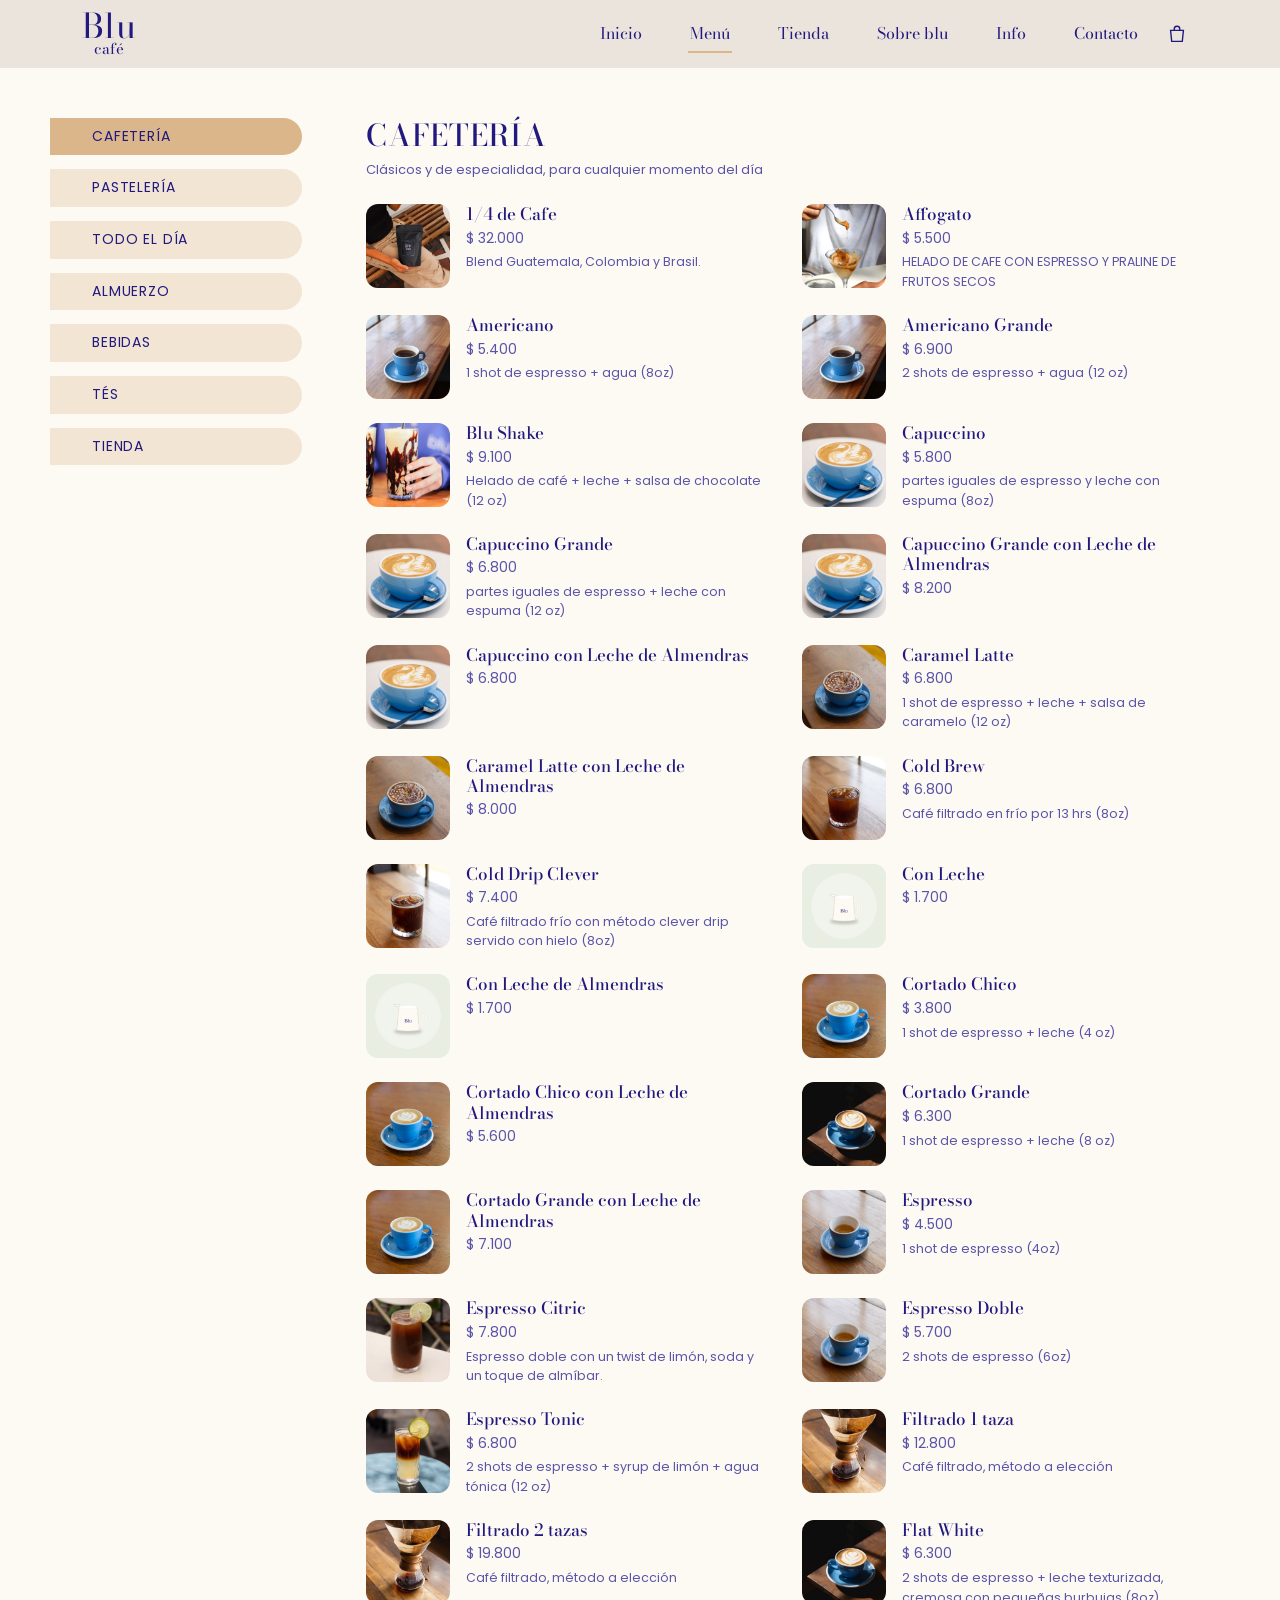
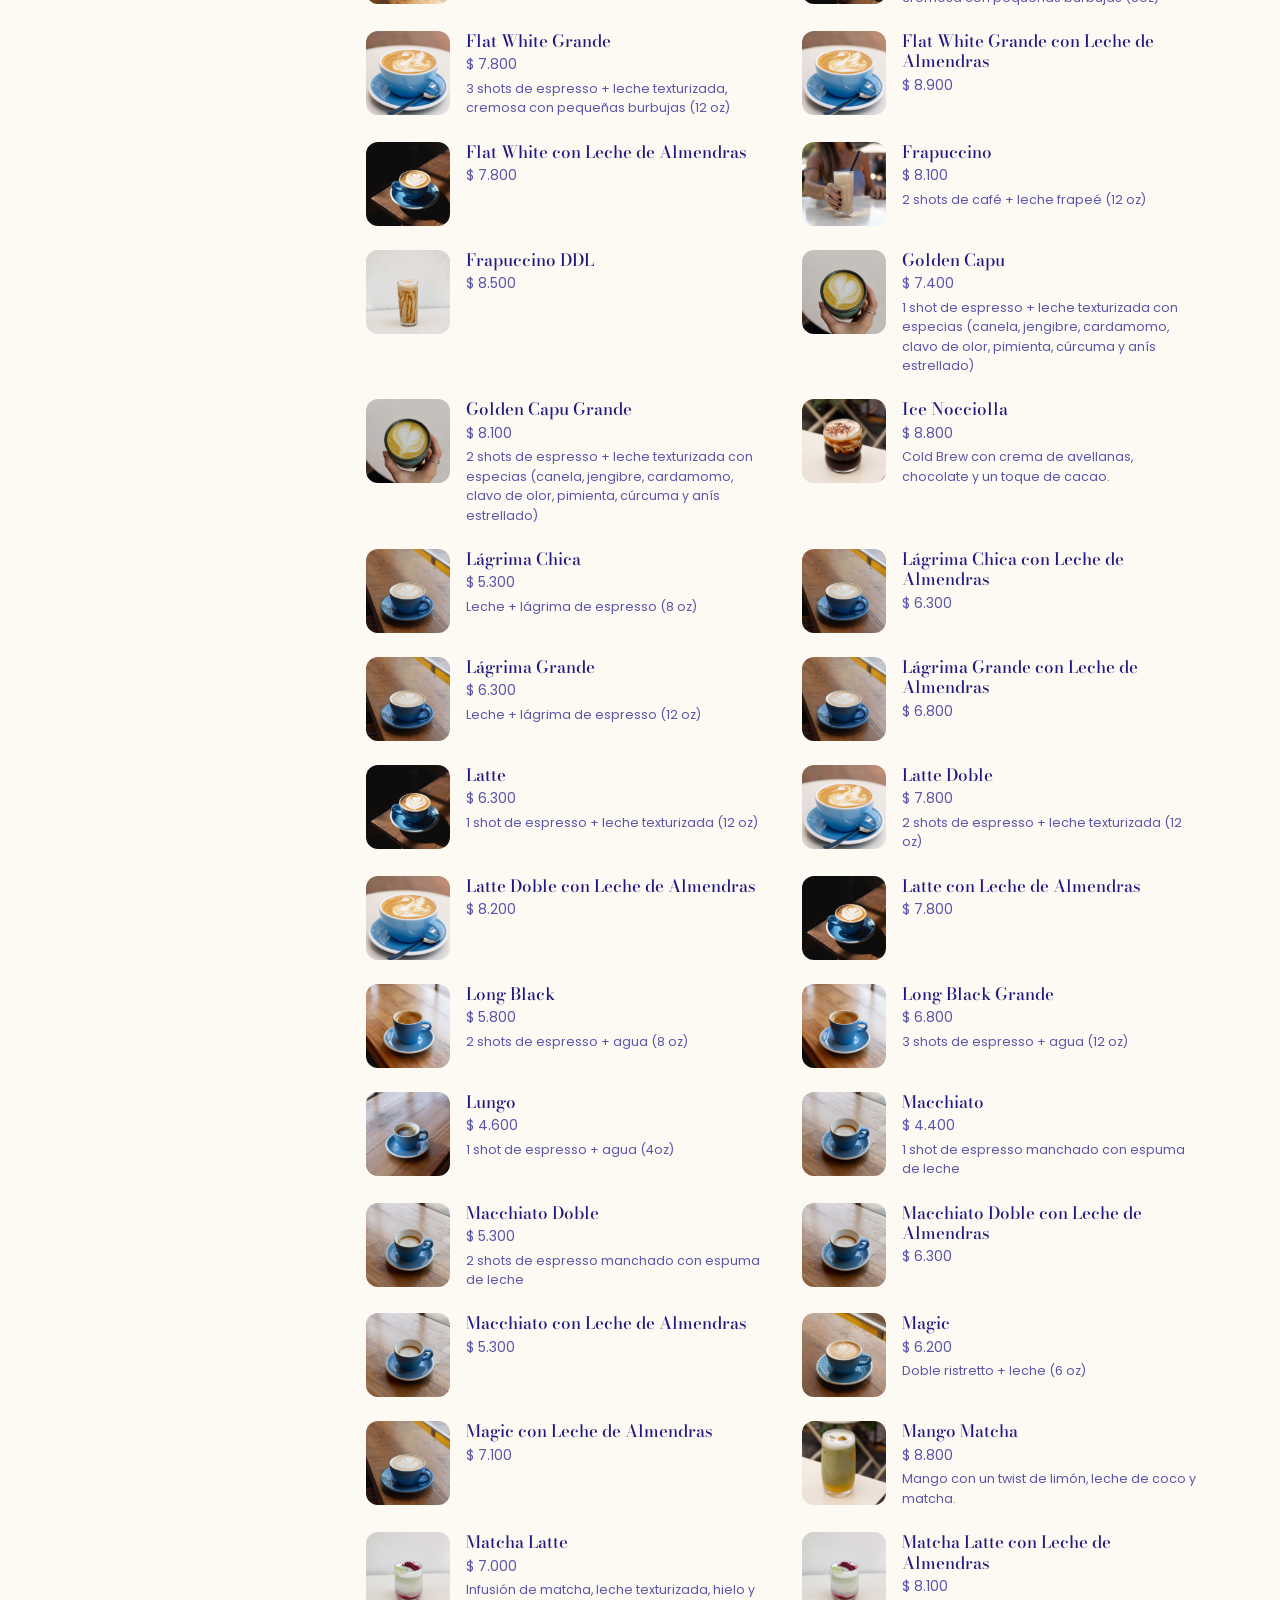
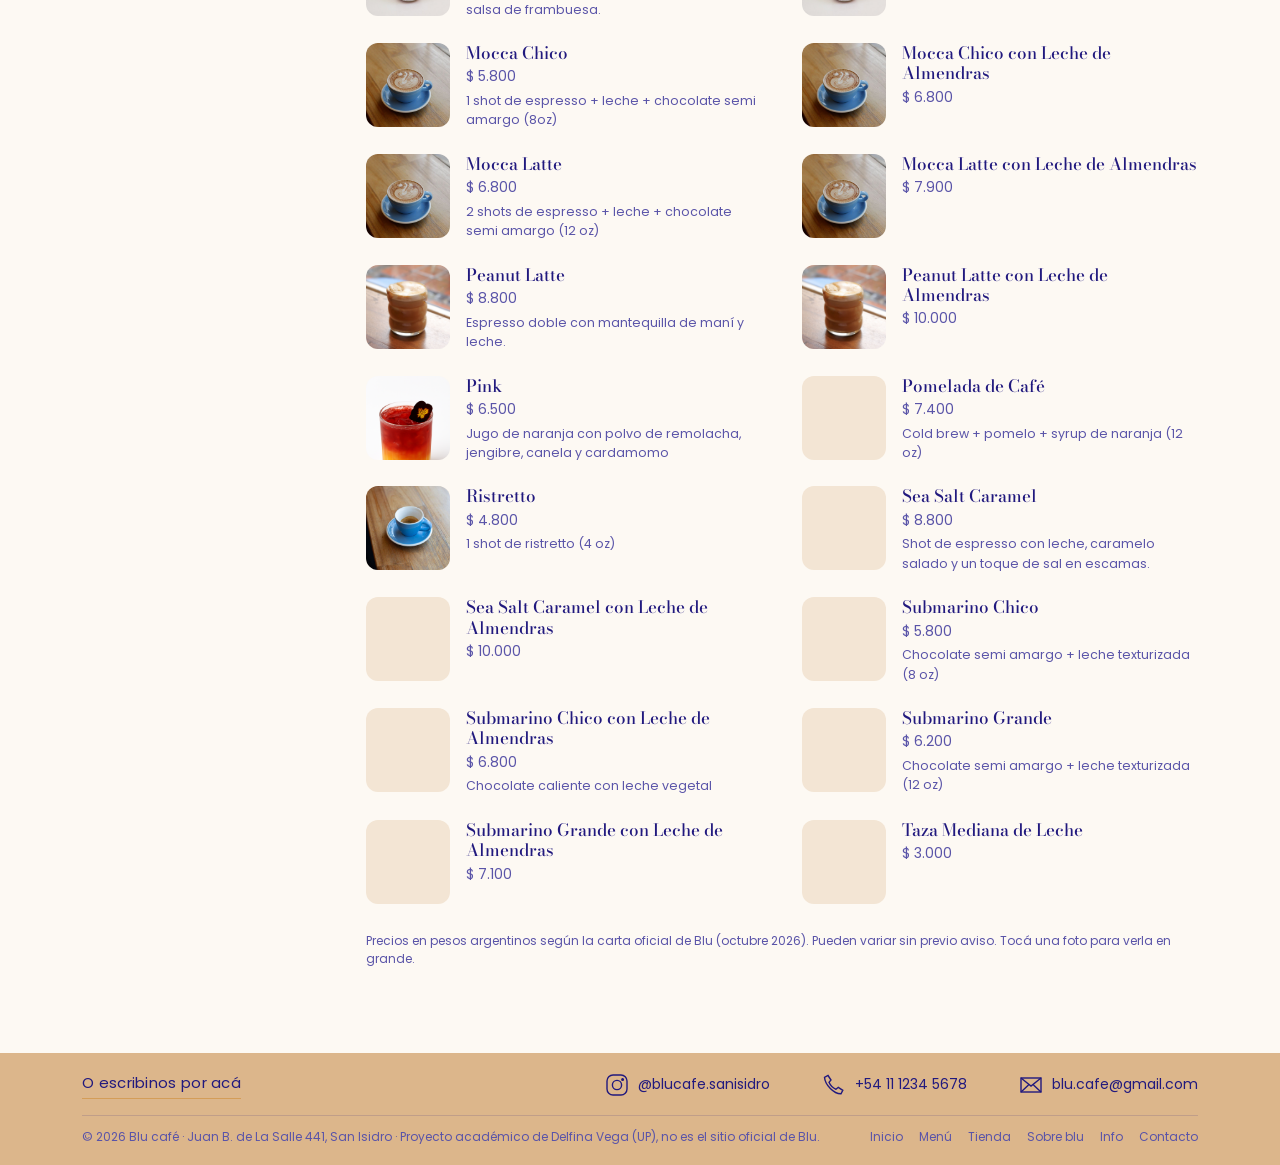
==== commit 1bb03af4: "Add files via upload" ====
--- a/menu.html
+++ b/menu.html
@@ -60,14 +60,14 @@
             <li class="item"><button class="item-foto" type="button" data-foto="img/menu/blu-shake.jpg" data-nombre="Blu Shake" aria-label="Ver foto de Blu Shake"><img src="img/menu/blu-shake.jpg" alt="" loading="lazy" decoding="async"></button><div><h3>Blu Shake</h3><p class="precio">$ 9.100</p><p>Helado de café + leche + salsa de chocolate (12 oz)</p></div></li>
             <li class="item"><button class="item-foto" type="button" data-foto="img/menu/capuccino.jpg" data-nombre="Capuccino" aria-label="Ver foto de Capuccino"><img src="img/menu/capuccino.jpg" alt="" loading="lazy" decoding="async"></button><div><h3>Capuccino</h3><p class="precio">$ 5.800</p><p>partes iguales de espresso y leche con espuma (8oz)</p></div></li>
             <li class="item"><button class="item-foto" type="button" data-foto="img/menu/capuccino.jpg" data-nombre="Capuccino Grande" aria-label="Ver foto de Capuccino Grande"><img src="img/menu/capuccino.jpg" alt="" loading="lazy" decoding="async"></button><div><h3>Capuccino Grande</h3><p class="precio">$ 6.800</p><p>partes iguales de espresso + leche con espuma (12 oz)</p></div></li>
-            <li class="item"><span class="item-foto sinfoto" aria-hidden="true">C</span><div><h3>Capuccino Grande con Leche de Almendras</h3><p class="precio">$ 8.200</p></div></li>
-            <li class="item"><span class="item-foto sinfoto" aria-hidden="true">C</span><div><h3>Capuccino con Leche de Almendras</h3><p class="precio">$ 6.800</p></div></li>
+            <li class="item"><button class="item-foto" type="button" data-foto="img/menu/capuccino.jpg" data-nombre="Capuccino Grande con Leche de Almendras" aria-label="Ver foto de Capuccino Grande con Leche de Almendras"><img src="img/menu/capuccino.jpg" alt="" loading="lazy" decoding="async"></button><div><h3>Capuccino Grande con Leche de Almendras</h3><p class="precio">$ 8.200</p></div></li>
+            <li class="item"><button class="item-foto" type="button" data-foto="img/menu/capuccino.jpg" data-nombre="Capuccino con Leche de Almendras" aria-label="Ver foto de Capuccino con Leche de Almendras"><img src="img/menu/capuccino.jpg" alt="" loading="lazy" decoding="async"></button><div><h3>Capuccino con Leche de Almendras</h3><p class="precio">$ 6.800</p></div></li>
             <li class="item"><button class="item-foto" type="button" data-foto="img/menu/caramel-latte.jpg" data-nombre="Caramel Latte" aria-label="Ver foto de Caramel Latte"><img src="img/menu/caramel-latte.jpg" alt="" loading="lazy" decoding="async"></button><div><h3>Caramel Latte</h3><p class="precio">$ 6.800</p><p>1 shot de espresso + leche + salsa de caramelo (12 oz)</p></div></li>
             <li class="item"><button class="item-foto" type="button" data-foto="img/menu/caramel-latte.jpg" data-nombre="Caramel Latte con Leche de Almendras" aria-label="Ver foto de Caramel Latte con Leche de Almendras"><img src="img/menu/caramel-latte.jpg" alt="" loading="lazy" decoding="async"></button><div><h3>Caramel Latte con Leche de Almendras</h3><p class="precio">$ 8.000</p></div></li>
             <li class="item"><button class="item-foto" type="button" data-foto="img/menu/cold-brew.jpg" data-nombre="Cold Brew" aria-label="Ver foto de Cold Brew"><img src="img/menu/cold-brew.jpg" alt="" loading="lazy" decoding="async"></button><div><h3>Cold Brew</h3><p class="precio">$ 6.800</p><p>Café filtrado en frío por 13 hrs (8oz)</p></div></li>
             <li class="item"><button class="item-foto" type="button" data-foto="img/menu/cold-drip-clever.jpg" data-nombre="Cold Drip Clever" aria-label="Ver foto de Cold Drip Clever"><img src="img/menu/cold-drip-clever.jpg" alt="" loading="lazy" decoding="async"></button><div><h3>Cold Drip Clever</h3><p class="precio">$ 7.400</p><p>Café filtrado frío con método clever drip servido con hielo (8oz)</p></div></li>
-            <li class="item"><span class="item-foto sinfoto" aria-hidden="true">C</span><div><h3>Con Leche</h3><p class="precio">$ 1.700</p></div></li>
-            <li class="item"><span class="item-foto sinfoto" aria-hidden="true">C</span><div><h3>Con Leche de Almendras</h3><p class="precio">$ 1.700</p></div></li>
+            <li class="item"><button class="item-foto" type="button" data-foto="img/menu/con-leche.jpg" data-nombre="Con Leche" aria-label="Ver foto de Con Leche"><img src="img/menu/con-leche.jpg" alt="" loading="lazy" decoding="async"></button><div><h3>Con Leche</h3><p class="precio">$ 1.700</p></div></li>
+            <li class="item"><button class="item-foto" type="button" data-foto="img/menu/con-leche.jpg" data-nombre="Con Leche de Almendras" aria-label="Ver foto de Con Leche de Almendras"><img src="img/menu/con-leche.jpg" alt="" loading="lazy" decoding="async"></button><div><h3>Con Leche de Almendras</h3><p class="precio">$ 1.700</p></div></li>
             <li class="item"><button class="item-foto" type="button" data-foto="img/menu/cortado-chico.jpg" data-nombre="Cortado Chico" aria-label="Ver foto de Cortado Chico"><img src="img/menu/cortado-chico.jpg" alt="" loading="lazy" decoding="async"></button><div><h3>Cortado Chico</h3><p class="precio">$ 3.800</p><p>1 shot de espresso + leche (4 oz)</p></div></li>
             <li class="item"><button class="item-foto" type="button" data-foto="img/menu/cortado-chico.jpg" data-nombre="Cortado Chico con Leche de Almendras" aria-label="Ver foto de Cortado Chico con Leche de Almendras"><img src="img/menu/cortado-chico.jpg" alt="" loading="lazy" decoding="async"></button><div><h3>Cortado Chico con Leche de Almendras</h3><p class="precio">$ 5.600</p></div></li>
             <li class="item"><button class="item-foto" type="button" data-foto="img/menu/cortado-grande.jpg" data-nombre="Cortado Grande" aria-label="Ver foto de Cortado Grande"><img src="img/menu/cortado-grande.jpg" alt="" loading="lazy" decoding="async"></button><div><h3>Cortado Grande</h3><p class="precio">$ 6.300</p><p>1 shot de espresso + leche (8 oz)</p></div></li>
@@ -80,8 +80,8 @@
             <li class="item"><button class="item-foto" type="button" data-foto="img/menu/filtrado-1-taza.jpg" data-nombre="Filtrado 2 tazas" aria-label="Ver foto de Filtrado 2 tazas"><img src="img/menu/filtrado-1-taza.jpg" alt="" loading="lazy" decoding="async"></button><div><h3>Filtrado 2 tazas</h3><p class="precio">$ 19.800</p><p>Café filtrado, método a elección</p></div></li>
             <li class="item"><button class="item-foto" type="button" data-foto="img/menu/cortado-grande.jpg" data-nombre="Flat White" aria-label="Ver foto de Flat White"><img src="img/menu/cortado-grande.jpg" alt="" loading="lazy" decoding="async"></button><div><h3>Flat White</h3><p class="precio">$ 6.300</p><p>2 shots de espresso + leche texturizada, cremosa con pequeñas burbujas (8oz)</p></div></li>
             <li class="item"><button class="item-foto" type="button" data-foto="img/menu/capuccino.jpg" data-nombre="Flat White Grande" aria-label="Ver foto de Flat White Grande"><img src="img/menu/capuccino.jpg" alt="" loading="lazy" decoding="async"></button><div><h3>Flat White Grande</h3><p class="precio">$ 7.800</p><p>3 shots de espresso + leche texturizada, cremosa con pequeñas burbujas (12 oz)</p></div></li>
-            <li class="item"><span class="item-foto sinfoto" aria-hidden="true">F</span><div><h3>Flat White Grande con Leche de Almendras</h3><p class="precio">$ 8.900</p></div></li>
-            <li class="item"><span class="item-foto sinfoto" aria-hidden="true">F</span><div><h3>Flat White con Leche de Almendras</h3><p class="precio">$ 7.800</p></div></li>
+            <li class="item"><button class="item-foto" type="button" data-foto="img/menu/capuccino.jpg" data-nombre="Flat White Grande con Leche de Almendras" aria-label="Ver foto de Flat White Grande con Leche de Almendras"><img src="img/menu/capuccino.jpg" alt="" loading="lazy" decoding="async"></button><div><h3>Flat White Grande con Leche de Almendras</h3><p class="precio">$ 8.900</p></div></li>
+            <li class="item"><button class="item-foto" type="button" data-foto="img/menu/cortado-grande.jpg" data-nombre="Flat White con Leche de Almendras" aria-label="Ver foto de Flat White con Leche de Almendras"><img src="img/menu/cortado-grande.jpg" alt="" loading="lazy" decoding="async"></button><div><h3>Flat White con Leche de Almendras</h3><p class="precio">$ 7.800</p></div></li>
             <li class="item"><button class="item-foto" type="button" data-foto="img/menu/frapuccino.jpg" data-nombre="Frapuccino" aria-label="Ver foto de Frapuccino"><img src="img/menu/frapuccino.jpg" alt="" loading="lazy" decoding="async"></button><div><h3>Frapuccino</h3><p class="precio">$ 8.100</p><p>2 shots de café + leche frapeé (12 oz)</p></div></li>
             <li class="item"><button class="item-foto" type="button" data-foto="img/menu/frapuccino-ddl.jpg" data-nombre="Frapuccino DDL" aria-label="Ver foto de Frapuccino DDL"><img src="img/menu/frapuccino-ddl.jpg" alt="" loading="lazy" decoding="async"></button><div><h3>Frapuccino DDL</h3><p class="precio">$ 8.500</p></div></li>
             <li class="item"><button class="item-foto" type="button" data-foto="img/menu/golden-capu.jpg" data-nombre="Golden Capu" aria-label="Ver foto de Golden Capu"><img src="img/menu/golden-capu.jpg" alt="" loading="lazy" decoding="async"></button><div><h3>Golden Capu</h3><p class="precio">$ 7.400</p><p>1 shot de espresso + leche texturizada con especias (canela, jengibre, cardamomo, clavo de olor, pimienta, cúrcuma y anís estrellado)</p></div></li>
@@ -93,8 +93,8 @@
             <li class="item"><button class="item-foto" type="button" data-foto="img/menu/lagrima-chica.jpg" data-nombre="Lágrima Grande con Leche de Almendras" aria-label="Ver foto de Lágrima Grande con Leche de Almendras"><img src="img/menu/lagrima-chica.jpg" alt="" loading="lazy" decoding="async"></button><div><h3>Lágrima Grande con Leche de Almendras</h3><p class="precio">$ 6.800</p></div></li>
             <li class="item"><button class="item-foto" type="button" data-foto="img/menu/cortado-grande.jpg" data-nombre="Latte" aria-label="Ver foto de Latte"><img src="img/menu/cortado-grande.jpg" alt="" loading="lazy" decoding="async"></button><div><h3>Latte</h3><p class="precio">$ 6.300</p><p>1 shot de espresso + leche texturizada (12 oz)</p></div></li>
             <li class="item"><button class="item-foto" type="button" data-foto="img/menu/capuccino.jpg" data-nombre="Latte Doble" aria-label="Ver foto de Latte Doble"><img src="img/menu/capuccino.jpg" alt="" loading="lazy" decoding="async"></button><div><h3>Latte Doble</h3><p class="precio">$ 7.800</p><p>2 shots de espresso + leche texturizada (12 oz)</p></div></li>
-            <li class="item"><span class="item-foto sinfoto" aria-hidden="true">L</span><div><h3>Latte Doble con Leche de Almendras</h3><p class="precio">$ 8.200</p></div></li>
-            <li class="item"><span class="item-foto sinfoto" aria-hidden="true">L</span><div><h3>Latte con Leche de Almendras</h3><p class="precio">$ 7.800</p></div></li>
+            <li class="item"><button class="item-foto" type="button" data-foto="img/menu/capuccino.jpg" data-nombre="Latte Doble con Leche de Almendras" aria-label="Ver foto de Latte Doble con Leche de Almendras"><img src="img/menu/capuccino.jpg" alt="" loading="lazy" decoding="async"></button><div><h3>Latte Doble con Leche de Almendras</h3><p class="precio">$ 8.200</p></div></li>
+            <li class="item"><button class="item-foto" type="button" data-foto="img/menu/cortado-grande.jpg" data-nombre="Latte con Leche de Almendras" aria-label="Ver foto de Latte con Leche de Almendras"><img src="img/menu/cortado-grande.jpg" alt="" loading="lazy" decoding="async"></button><div><h3>Latte con Leche de Almendras</h3><p class="precio">$ 7.800</p></div></li>
             <li class="item"><button class="item-foto" type="button" data-foto="img/menu/long-black.jpg" data-nombre="Long Black" aria-label="Ver foto de Long Black"><img src="img/menu/long-black.jpg" alt="" loading="lazy" decoding="async"></button><div><h3>Long Black</h3><p class="precio">$ 5.800</p><p>2 shots de espresso + agua (8 oz)</p></div></li>
             <li class="item"><button class="item-foto" type="button" data-foto="img/menu/long-black.jpg" data-nombre="Long Black Grande" aria-label="Ver foto de Long Black Grande"><img src="img/menu/long-black.jpg" alt="" loading="lazy" decoding="async"></button><div><h3>Long Black Grande</h3><p class="precio">$ 6.800</p><p>3 shots de espresso + agua (12 oz)</p></div></li>
             <li class="item"><button class="item-foto" type="button" data-foto="img/menu/lungo.jpg" data-nombre="Lungo" aria-label="Ver foto de Lungo"><img src="img/menu/lungo.jpg" alt="" loading="lazy" decoding="async"></button><div><h3>Lungo</h3><p class="precio">$ 4.600</p><p>1 shot de espresso + agua (4oz)</p></div></li>
@@ -106,7 +106,7 @@
             <li class="item"><button class="item-foto" type="button" data-foto="img/menu/lagrima-chica.jpg" data-nombre="Magic con Leche de Almendras" aria-label="Ver foto de Magic con Leche de Almendras"><img src="img/menu/lagrima-chica.jpg" alt="" loading="lazy" decoding="async"></button><div><h3>Magic con Leche de Almendras</h3><p class="precio">$ 7.100</p></div></li>
             <li class="item"><button class="item-foto" type="button" data-foto="img/menu/mango-matcha.jpg" data-nombre="Mango Matcha" aria-label="Ver foto de Mango Matcha"><img src="img/menu/mango-matcha.jpg" alt="" loading="lazy" decoding="async"></button><div><h3>Mango Matcha</h3><p class="precio">$ 8.800</p><p>Mango con un twist de limón, leche de coco y matcha.</p></div></li>
             <li class="item"><button class="item-foto" type="button" data-foto="img/menu/matcha-latte.jpg" data-nombre="Matcha Latte" aria-label="Ver foto de Matcha Latte"><img src="img/menu/matcha-latte.jpg" alt="" loading="lazy" decoding="async"></button><div><h3>Matcha Latte</h3><p class="precio">$ 7.000</p><p>Infusión de matcha, leche texturizada, hielo y salsa de frambuesa.</p></div></li>
-            <li class="item"><span class="item-foto sinfoto" aria-hidden="true">M</span><div><h3>Matcha Latte con Leche de Almendras</h3><p class="precio">$ 8.100</p></div></li>
+            <li class="item"><button class="item-foto" type="button" data-foto="img/menu/matcha-latte.jpg" data-nombre="Matcha Latte con Leche de Almendras" aria-label="Ver foto de Matcha Latte con Leche de Almendras"><img src="img/menu/matcha-latte.jpg" alt="" loading="lazy" decoding="async"></button><div><h3>Matcha Latte con Leche de Almendras</h3><p class="precio">$ 8.100</p></div></li>
             <li class="item"><button class="item-foto" type="button" data-foto="img/menu/mocca-chico.jpg" data-nombre="Mocca Chico" aria-label="Ver foto de Mocca Chico"><img src="img/menu/mocca-chico.jpg" alt="" loading="lazy" decoding="async"></button><div><h3>Mocca Chico</h3><p class="precio">$ 5.800</p><p>1 shot de espresso + leche + chocolate semi amargo (8oz)</p></div></li>
             <li class="item"><button class="item-foto" type="button" data-foto="img/menu/mocca-chico.jpg" data-nombre="Mocca Chico con Leche de Almendras" aria-label="Ver foto de Mocca Chico con Leche de Almendras"><img src="img/menu/mocca-chico.jpg" alt="" loading="lazy" decoding="async"></button><div><h3>Mocca Chico con Leche de Almendras</h3><p class="precio">$ 6.800</p></div></li>
             <li class="item"><button class="item-foto" type="button" data-foto="img/menu/mocca-chico.jpg" data-nombre="Mocca Latte" aria-label="Ver foto de Mocca Latte"><img src="img/menu/mocca-chico.jpg" alt="" loading="lazy" decoding="async"></button><div><h3>Mocca Latte</h3><p class="precio">$ 6.800</p><p>2 shots de espresso + leche + chocolate semi amargo (12 oz)</p></div></li>
@@ -122,7 +122,7 @@
             <li class="item"><button class="item-foto" type="button" data-foto="img/menu/submarino-chico.jpg" data-nombre="Submarino Chico con Leche de Almendras" aria-label="Ver foto de Submarino Chico con Leche de Almendras"><img src="img/menu/submarino-chico.jpg" alt="" loading="lazy" decoding="async"></button><div><h3>Submarino Chico con Leche de Almendras</h3><p class="precio">$ 6.800</p><p>Chocolate caliente con leche vegetal</p></div></li>
             <li class="item"><button class="item-foto" type="button" data-foto="img/menu/submarino-chico.jpg" data-nombre="Submarino Grande" aria-label="Ver foto de Submarino Grande"><img src="img/menu/submarino-chico.jpg" alt="" loading="lazy" decoding="async"></button><div><h3>Submarino Grande</h3><p class="precio">$ 6.200</p><p>Chocolate semi amargo + leche texturizada (12 oz)</p></div></li>
             <li class="item"><button class="item-foto" type="button" data-foto="img/menu/submarino-chico.jpg" data-nombre="Submarino Grande con Leche de Almendras" aria-label="Ver foto de Submarino Grande con Leche de Almendras"><img src="img/menu/submarino-chico.jpg" alt="" loading="lazy" decoding="async"></button><div><h3>Submarino Grande con Leche de Almendras</h3><p class="precio">$ 7.100</p></div></li>
-            <li class="item"><span class="item-foto sinfoto" aria-hidden="true">T</span><div><h3>Taza Mediana de Leche</h3><p class="precio">$ 3.000</p></div></li>
+            <li class="item"><button class="item-foto" type="button" data-foto="img/menu/taza-mediana-de-leche.jpg" data-nombre="Taza Mediana de Leche" aria-label="Ver foto de Taza Mediana de Leche"><img src="img/menu/taza-mediana-de-leche.jpg" alt="" loading="lazy" decoding="async"></button><div><h3>Taza Mediana de Leche</h3><p class="precio">$ 3.000</p></div></li>
           </ul>
         </section>
         <section class="categoria" id="pasteleria" aria-labelledby="t-pasteleria">
@@ -134,9 +134,9 @@
             <li class="item"><button class="item-foto" type="button" data-foto="img/menu/alfajor-glaseado.jpg" data-nombre="Alfajor Glaseado" aria-label="Ver foto de Alfajor Glaseado"><img src="img/menu/alfajor-glaseado.jpg" alt="" loading="lazy" decoding="async"></button><div><h3>Alfajor Glaseado</h3><p class="precio">$ 7.500</p><p>Alfajor glaseado tradicional con dos tapas de cacao relleno de dulce de leche.</p></div></li>
             <li class="item"><button class="item-foto" type="button" data-foto="img/menu/alfajor-vegano.jpg" data-nombre="Alfajor Vegano" aria-label="Ver foto de Alfajor Vegano"><img src="img/menu/alfajor-vegano.jpg" alt="" loading="lazy" decoding="async"></button><div><h3>Alfajor Vegano</h3><p class="precio">$ 9.000</p><p>Vegano</p><span class="etiqueta">Vegano</span></div></li>
             <li class="item"><button class="item-foto" type="button" data-foto="img/menu/alfajor-de-almendras.jpg" data-nombre="Alfajor de Almendras" aria-label="Ver foto de Alfajor de Almendras"><img src="img/menu/alfajor-de-almendras.jpg" alt="" loading="lazy" decoding="async"></button><div><h3>Alfajor de Almendras</h3><p class="precio">$ 7.000</p></div></li>
-            <li class="item"><span class="item-foto sinfoto" aria-hidden="true">A</span><div><h3>Alfajor de Flores</h3><p class="precio">$ 5.000</p></div></li>
-            <li class="item"><span class="item-foto sinfoto" aria-hidden="true">A</span><div><h3>Alfajor de Maicena (Sin TACC)</h3><p class="precio">$ 8.500</p><span class="etiqueta">Sin TACC</span></div></li>
-            <li class="item"><span class="item-foto sinfoto" aria-hidden="true">B</span><div><h3>Barrita Good Grab</h3><p class="precio">$ 3.200</p></div></li>
+            <li class="item"><button class="item-foto" type="button" data-foto="img/menu/alfajor-de-flores.jpg" data-nombre="Alfajor de Flores" aria-label="Ver foto de Alfajor de Flores"><img src="img/menu/alfajor-de-flores.jpg" alt="" loading="lazy" decoding="async"></button><div><h3>Alfajor de Flores</h3><p class="precio">$ 5.000</p></div></li>
+            <li class="item"><button class="item-foto" type="button" data-foto="img/menu/alfajor-de-maicena-sin-tacc.jpg" data-nombre="Alfajor de Maicena (Sin TACC)" aria-label="Ver foto de Alfajor de Maicena (Sin TACC)"><img src="img/menu/alfajor-de-maicena-sin-tacc.jpg" alt="" loading="lazy" decoding="async"></button><div><h3>Alfajor de Maicena (Sin TACC)</h3><p class="precio">$ 8.500</p><span class="etiqueta">Sin TACC</span></div></li>
+            <li class="item"><button class="item-foto" type="button" data-foto="img/menu/barrita-good-grab.jpg" data-nombre="Barrita Good Grab" aria-label="Ver foto de Barrita Good Grab"><img src="img/menu/barrita-good-grab.jpg" alt="" loading="lazy" decoding="async"></button><div><h3>Barrita Good Grab</h3><p class="precio">$ 3.200</p></div></li>
             <li class="item"><button class="item-foto" type="button" data-foto="img/menu/barrita-anima.jpg" data-nombre="Barrita Anima" aria-label="Ver foto de Barrita Anima"><img src="img/menu/barrita-anima.jpg" alt="" loading="lazy" decoding="async"></button><div><h3>Barrita Anima</h3><p class="precio">$ 4.100</p></div></li>
             <li class="item"><button class="item-foto" type="button" data-foto="img/menu/barrita-cereal.jpg" data-nombre="Barrita Cereal" aria-label="Ver foto de Barrita Cereal"><img src="img/menu/barrita-cereal.jpg" alt="" loading="lazy" decoding="async"></button><div><h3>Barrita Cereal</h3><p class="precio">$ 6.500</p></div></li>
             <li class="item"><button class="item-foto" type="button" data-foto="img/menu/barrita-de-coco-y-dulce-de-leche.jpg" data-nombre="Barrita de Coco y Dulce de Leche" aria-label="Ver foto de Barrita de Coco y Dulce de Leche"><img src="img/menu/barrita-de-coco-y-dulce-de-leche.jpg" alt="" loading="lazy" decoding="async"></button><div><h3>Barrita de Coco y Dulce de Leche</h3><p class="precio">$ 6.500</p></div></li>
@@ -148,30 +148,30 @@
             <li class="item"><button class="item-foto" type="button" data-foto="img/menu/cookie-doble-choco-mani.jpg" data-nombre="Cookie Doble Choco &amp; Maní" aria-label="Ver foto de Cookie Doble Choco &amp; Maní"><img src="img/menu/cookie-doble-choco-mani.jpg" alt="" loading="lazy" decoding="async"></button><div><h3>Cookie Doble Choco &amp; Maní</h3><p class="precio">$ 7.800</p><p>Cookie doble chocolate, con un relleno de mantequilla de maní y chocolate blanco y un toque de sal en escamas</p></div></li>
             <li class="item"><button class="item-foto" type="button" data-foto="img/menu/cookie-rellena.jpg" data-nombre="Cookie Rellena" aria-label="Ver foto de Cookie Rellena"><img src="img/menu/cookie-rellena.jpg" alt="" loading="lazy" decoding="async"></button><div><h3>Cookie Rellena</h3><p class="precio">$ 6.500</p></div></li>
             <li class="item"><button class="item-foto" type="button" data-foto="img/menu/cookie-de-avellanas.jpg" data-nombre="Cookie de Avellanas" aria-label="Ver foto de Cookie de Avellanas"><img src="img/menu/cookie-de-avellanas.jpg" alt="" loading="lazy" decoding="async"></button><div><h3>Cookie de Avellanas</h3><p class="precio">$ 7.500</p><p>Cookie de avellanas, vegana y sin azúcar.</p><span class="etiqueta">Vegano</span></div></li>
-            <li class="item"><span class="item-foto sinfoto" aria-hidden="true">C</span><div><h3>Cookie de Perro</h3><p class="precio">$ 2.000</p><p>Para tu compañero de cuatro patas 🐶</p></div></li>
+            <li class="item"><button class="item-foto" type="button" data-foto="img/menu/cookie-de-perro.jpg" data-nombre="Cookie de Perro" aria-label="Ver foto de Cookie de Perro"><img src="img/menu/cookie-de-perro.jpg" alt="" loading="lazy" decoding="async"></button><div><h3>Cookie de Perro</h3><p class="precio">$ 2.000</p><p>Para tu compañero de cuatro patas 🐶</p></div></li>
             <li class="item"><button class="item-foto" type="button" data-foto="img/menu/croissant.jpg" data-nombre="Croissant" aria-label="Ver foto de Croissant"><img src="img/menu/croissant.jpg" alt="" loading="lazy" decoding="async"></button><div><h3>Croissant</h3><p class="precio">$ 5.500</p></div></li>
             <li class="item"><button class="item-foto" type="button" data-foto="img/menu/croissant-ddl.jpg" data-nombre="Croissant DDL" aria-label="Ver foto de Croissant DDL"><img src="img/menu/croissant-ddl.jpg" alt="" loading="lazy" decoding="async"></button><div><h3>Croissant DDL</h3><p class="precio">$ 6.500</p></div></li>
             <li class="item"><button class="item-foto" type="button" data-foto="img/menu/croissant-de-almendras.jpg" data-nombre="Croissant de Almendras" aria-label="Ver foto de Croissant de Almendras"><img src="img/menu/croissant-de-almendras.jpg" alt="" loading="lazy" decoding="async"></button><div><h3>Croissant de Almendras</h3><p class="precio">$ 6.500</p></div></li>
             <li class="item"><button class="item-foto" type="button" data-foto="img/menu/datiles.jpg" data-nombre="Dátiles" aria-label="Ver foto de Dátiles"><img src="img/menu/datiles.jpg" alt="" loading="lazy" decoding="async"></button><div><h3>Dátiles</h3><p class="precio">$ 4.300</p><p>Rellenos de nuez y mantequilla de maní bañados en chocolate semi amargo con un toque de sal en escamas.</p></div></li>
-            <li class="item"><span class="item-foto sinfoto" aria-hidden="true">F</span><div><h3>Fruta</h3><p class="precio">$ 2.500</p></div></li>
+            <li class="item"><button class="item-foto" type="button" data-foto="img/menu/fruta.jpg" data-nombre="Fruta" aria-label="Ver foto de Fruta"><img src="img/menu/fruta.jpg" alt="" loading="lazy" decoding="async"></button><div><h3>Fruta</h3><p class="precio">$ 2.500</p></div></li>
             <li class="item"><button class="item-foto" type="button" data-foto="img/menu/key-lime-pie.jpg" data-nombre="Key Lime Pie" aria-label="Ver foto de Key Lime Pie"><img src="img/menu/key-lime-pie.jpg" alt="" loading="lazy" decoding="async"></button><div><h3>Key Lime Pie</h3><p class="precio">$ 12.000</p></div></li>
-            <li class="item"><span class="item-foto sinfoto" aria-hidden="true">L</span><div><h3>Lemonie</h3><p class="precio">$ 3.500</p></div></li>
+            <li class="item"><button class="item-foto" type="button" data-foto="img/menu/lemonie.jpg" data-nombre="Lemonie" aria-label="Ver foto de Lemonie"><img src="img/menu/lemonie.jpg" alt="" loading="lazy" decoding="async"></button><div><h3>Lemonie</h3><p class="precio">$ 3.500</p></div></li>
             <li class="item"><button class="item-foto" type="button" data-foto="img/menu/london-cake.jpg" data-nombre="London Cake" aria-label="Ver foto de London Cake"><img src="img/menu/london-cake.jpg" alt="" loading="lazy" decoding="async"></button><div><h3>London Cake</h3><p class="precio">$ 11.500</p><p>Bizcocho húmedo de chocolate con almíbar de café en dos capas de ganache toffee montado y ganache de chocolate semi amargo</p></div></li>
-            <li class="item"><span class="item-foto sinfoto" aria-hidden="true">M</span><div><h3>Madeleine</h3><p class="precio">$ 3.500</p></div></li>
+            <li class="item"><button class="item-foto" type="button" data-foto="img/menu/madeleine.jpg" data-nombre="Madeleine" aria-label="Ver foto de Madeleine"><img src="img/menu/madeleine.jpg" alt="" loading="lazy" decoding="async"></button><div><h3>Madeleine</h3><p class="precio">$ 3.500</p></div></li>
             <li class="item"><button class="item-foto" type="button" data-foto="img/menu/medialuna-ddl.jpg" data-nombre="Medialuna DDL" aria-label="Ver foto de Medialuna DDL"><img src="img/menu/medialuna-ddl.jpg" alt="" loading="lazy" decoding="async"></button><div><h3>Medialuna DDL</h3><p class="precio">$ 4.200</p></div></li>
             <li class="item"><button class="item-foto" type="button" data-foto="img/menu/medialunas.jpg" data-nombre="Medialunas" aria-label="Ver foto de Medialunas"><img src="img/menu/medialunas.jpg" alt="" loading="lazy" decoding="async"></button><div><h3>Medialunas</h3><p class="precio">$ 3.200</p></div></li>
-            <li class="item"><span class="item-foto sinfoto" aria-hidden="true">P</span><div><h3>Pan Suizo</h3><p class="precio">$ 7.000</p></div></li>
+            <li class="item"><button class="item-foto" type="button" data-foto="img/menu/pan-suizo.jpg" data-nombre="Pan Suizo" aria-label="Ver foto de Pan Suizo"><img src="img/menu/pan-suizo.jpg" alt="" loading="lazy" decoding="async"></button><div><h3>Pan Suizo</h3><p class="precio">$ 7.000</p></div></li>
             <li class="item"><button class="item-foto" type="button" data-foto="img/menu/pan-de-chocolate.jpg" data-nombre="Pan de Chocolate" aria-label="Ver foto de Pan de Chocolate"><img src="img/menu/pan-de-chocolate.jpg" alt="" loading="lazy" decoding="async"></button><div><h3>Pan de Chocolate</h3><p class="precio">$ 6.500</p></div></li>
             <li class="item"><button class="item-foto" type="button" data-foto="img/menu/pan-de-chocolate-y-almendras.jpg" data-nombre="Pan de Chocolate y Almendras" aria-label="Ver foto de Pan de Chocolate y Almendras"><img src="img/menu/pan-de-chocolate-y-almendras.jpg" alt="" loading="lazy" decoding="async"></button><div><h3>Pan de Chocolate y Almendras</h3><p class="precio">$ 7.500</p></div></li>
             <li class="item"><button class="item-foto" type="button" data-foto="img/menu/pepa-de-almendras.jpg" data-nombre="Pepa de Almendras" aria-label="Ver foto de Pepa de Almendras"><img src="img/menu/pepa-de-almendras.jpg" alt="" loading="lazy" decoding="async"></button><div><h3>Pepa de Almendras</h3><p class="precio">$ 5.000</p></div></li>
             <li class="item"><button class="item-foto" type="button" data-foto="img/menu/tarta-de-coco-y-ddl-sin-tacc.jpg" data-nombre="Tarta de Coco y DDL (Sin TACC)" aria-label="Ver foto de Tarta de Coco y DDL (Sin TACC)"><img src="img/menu/tarta-de-coco-y-ddl-sin-tacc.jpg" alt="" loading="lazy" decoding="async"></button><div><h3>Tarta de Coco y DDL (Sin TACC)</h3><p class="precio">$ 13.000</p><span class="etiqueta">Sin TACC</span></div></li>
             <li class="item"><button class="item-foto" type="button" data-foto="img/menu/tarteleta-de-almendras-y-arandanos.jpg" data-nombre="Tarteleta de Almendras y Arándanos" aria-label="Ver foto de Tarteleta de Almendras y Arándanos"><img src="img/menu/tarteleta-de-almendras-y-arandanos.jpg" alt="" loading="lazy" decoding="async"></button><div><h3>Tarteleta de Almendras y Arándanos</h3><p class="precio">$ 10.000</p></div></li>
-            <li class="item"><span class="item-foto sinfoto" aria-hidden="true">T</span><div><h3>Tiramisú</h3><p class="precio">$ 12.500</p></div></li>
+            <li class="item"><button class="item-foto" type="button" data-foto="img/menu/tiramisu.jpg" data-nombre="Tiramisú" aria-label="Ver foto de Tiramisú"><img src="img/menu/tiramisu.jpg" alt="" loading="lazy" decoding="async"></button><div><h3>Tiramisú</h3><p class="precio">$ 12.500</p></div></li>
             <li class="item"><button class="item-foto" type="button" data-foto="img/menu/torta-vasca.jpg" data-nombre="Torta Vasca" aria-label="Ver foto de Torta Vasca"><img src="img/menu/torta-vasca.jpg" alt="" loading="lazy" decoding="async"></button><div><h3>Torta Vasca</h3><p class="precio">$ 12.500</p><p>Torta de queso mascarpone y queso crema, gluten free, acompañada de duraznos asados y jugo de reducción</p><span class="etiqueta">Sin TACC</span></div></li>
             <li class="item"><button class="item-foto" type="button" data-foto="img/menu/torta-vegana.jpg" data-nombre="Torta Vegana" aria-label="Ver foto de Torta Vegana"><img src="img/menu/torta-vegana.jpg" alt="" loading="lazy" decoding="async"></button><div><h3>Torta Vegana</h3><p class="precio">$ 11.500</p><p>Vegana · sin azúcar</p><span class="etiqueta">Vegano</span></div></li>
             <li class="item"><button class="item-foto" type="button" data-foto="img/menu/torta-de-choco-y-cafe.jpg" data-nombre="Torta de Choco y Café" aria-label="Ver foto de Torta de Choco y Café"><img src="img/menu/torta-de-choco-y-cafe.jpg" alt="" loading="lazy" decoding="async"></button><div><h3>Torta de Choco y Café</h3><p class="precio">$ 12.500</p></div></li>
-            <li class="item"><span class="item-foto sinfoto" aria-hidden="true">T</span><div><h3>Torta de Nuez</h3><p class="precio">$ 9.000</p></div></li>
-            <li class="item"><span class="item-foto sinfoto" aria-hidden="true">T</span><div><h3>Tortita Negra</h3><p class="precio">$ 3.200</p></div></li>
+            <li class="item"><button class="item-foto" type="button" data-foto="img/menu/torta-de-nuez.jpg" data-nombre="Torta de Nuez" aria-label="Ver foto de Torta de Nuez"><img src="img/menu/torta-de-nuez.jpg" alt="" loading="lazy" decoding="async"></button><div><h3>Torta de Nuez</h3><p class="precio">$ 9.000</p></div></li>
+            <li class="item"><button class="item-foto" type="button" data-foto="img/menu/tortita-negra.jpg" data-nombre="Tortita Negra" aria-label="Ver foto de Tortita Negra"><img src="img/menu/tortita-negra.jpg" alt="" loading="lazy" decoding="async"></button><div><h3>Tortita Negra</h3><p class="precio">$ 3.200</p></div></li>
           </ul>
         </section>
         <section class="categoria" id="todo-el-dia" aria-labelledby="t-todo-el-dia">
@@ -180,22 +180,22 @@
           <ul class="items">
             <li class="item"><button class="item-foto" type="button" data-foto="img/menu/arepitas.jpg" data-nombre="Arepitas" aria-label="Ver foto de Arepitas"><img src="img/menu/arepitas.jpg" alt="" loading="lazy" decoding="async"></button><div><h3>Arepitas</h3><p class="precio">$ 15.000</p><p>Arepas tostadas con palta, huevos revueltos, queso feta, gomasio, tomates cherry y salsa romesco.</p></div></li>
             <li class="item"><button class="item-foto" type="button" data-foto="img/menu/chia-pudding.jpg" data-nombre="Chia Pudding" aria-label="Ver foto de Chia Pudding"><img src="img/menu/chia-pudding.jpg" alt="" loading="lazy" decoding="async"></button><div><h3>Chia Pudding</h3><p class="precio">$ 12.000</p><p>Chía hidratada con leche de almendras, granola casera, coulis de frutos rojos, arándanos, coco y mantequilla de maní</p></div></li>
-            <li class="item"><span class="item-foto sinfoto" aria-hidden="true">C</span><div><h3>Chia Pudding Granola Quinoa Pop</h3><p class="precio">$ 12.000</p></div></li>
+            <li class="item"><button class="item-foto" type="button" data-foto="img/menu/chia-pudding-granola-quinoa-pop.jpg" data-nombre="Chia Pudding Granola Quinoa Pop" aria-label="Ver foto de Chia Pudding Granola Quinoa Pop"><img src="img/menu/chia-pudding-granola-quinoa-pop.jpg" alt="" loading="lazy" decoding="async"></button><div><h3>Chia Pudding Granola Quinoa Pop</h3><p class="precio">$ 12.000</p></div></li>
             <li class="item"><button class="item-foto" type="button" data-foto="img/menu/chipa.jpg" data-nombre="Chipa" aria-label="Ver foto de Chipa"><img src="img/menu/chipa.jpg" alt="" loading="lazy" decoding="async"></button><div><h3>Chipa</h3><p class="precio">$ 3.800</p></div></li>
             <li class="item"><button class="item-foto" type="button" data-foto="img/menu/chipa-con-j-q.jpg" data-nombre="Chipa con J&amp;Q" aria-label="Ver foto de Chipa con J&amp;Q"><img src="img/menu/chipa-con-j-q.jpg" alt="" loading="lazy" decoding="async"></button><div><h3>Chipa con J&amp;Q</h3><p class="precio">$ 6.500</p></div></li>
             <li class="item"><button class="item-foto" type="button" data-foto="img/menu/croissant-j-q.jpg" data-nombre="Croissant J&amp;Q" aria-label="Ver foto de Croissant J&amp;Q"><img src="img/menu/croissant-j-q.jpg" alt="" loading="lazy" decoding="async"></button><div><h3>Croissant J&amp;Q</h3><p class="precio">$ 9.000</p></div></li>
             <li class="item"><button class="item-foto" type="button" data-foto="img/menu/degustacion-de-quesos.jpg" data-nombre="Degustación de Quesos" aria-label="Ver foto de Degustación de Quesos"><img src="img/menu/degustacion-de-quesos.jpg" alt="" loading="lazy" decoding="async"></button><div><h3>Degustación de Quesos</h3><p class="precio">$ 18.000</p><p>Selección de quesos con pickles caseros y miel picante acompañado con pan. Para compartir.</p></div></li>
-            <li class="item"><span class="item-foto sinfoto" aria-hidden="true">F</span><div><h3>Frutas de Estación</h3><p class="precio">$ 13.000</p></div></li>
+            <li class="item"><button class="item-foto" type="button" data-foto="img/menu/frutas-de-estacion.jpg" data-nombre="Frutas de Estación" aria-label="Ver foto de Frutas de Estación"><img src="img/menu/frutas-de-estacion.jpg" alt="" loading="lazy" decoding="async"></button><div><h3>Frutas de Estación</h3><p class="precio">$ 13.000</p></div></li>
             <li class="item"><button class="item-foto" type="button" data-foto="img/menu/huevos-revueltos.jpg" data-nombre="Huevos Revueltos" aria-label="Ver foto de Huevos Revueltos"><img src="img/menu/huevos-revueltos.jpg" alt="" loading="lazy" decoding="async"></button><div><h3>Huevos Revueltos</h3><p class="precio">$ 5.000</p><p>Tres huevos revueltos con gremolata y gomasio.</p></div></li>
             <li class="item"><button class="item-foto" type="button" data-foto="img/menu/huevos-turcos.jpg" data-nombre="Huevos Turcos" aria-label="Ver foto de Huevos Turcos"><img src="img/menu/huevos-turcos.jpg" alt="" loading="lazy" decoding="async"></button><div><h3>Huevos Turcos</h3><p class="precio">$ 13.000</p><p>Yogurt especiado con dos huevos poché y chili oil.</p></div></li>
             <li class="item"><button class="item-foto" type="button" data-foto="img/menu/mbeju-con-espinaca.jpg" data-nombre="Mbeju con Espinaca" aria-label="Ver foto de Mbeju con Espinaca"><img src="img/menu/mbeju-con-espinaca.jpg" alt="" loading="lazy" decoding="async"></button><div><h3>Mbeju con Espinaca</h3><p class="precio">$ 12.500</p><p>Base crocante de almidón de mandioca y queso fresco con huevo frito, pickles de cebolla y espinacas salteadas con chili oil.</p></div></li>
-            <li class="item"><span class="item-foto sinfoto" aria-hidden="true">M</span><div><h3>Mbeju con Palta</h3><p class="precio">$ 13.000</p><p>Base crocante de almidón de mandioca y queso fresco con huevo frito, pickles de cebolla y palta.</p></div></li>
+            <li class="item"><button class="item-foto" type="button" data-foto="img/menu/mbeju-con-palta.jpg" data-nombre="Mbeju con Palta" aria-label="Ver foto de Mbeju con Palta"><img src="img/menu/mbeju-con-palta.jpg" alt="" loading="lazy" decoding="async"></button><div><h3>Mbeju con Palta</h3><p class="precio">$ 13.000</p><p>Base crocante de almidón de mandioca y queso fresco con huevo frito, pickles de cebolla y palta.</p></div></li>
             <li class="item"><button class="item-foto" type="button" data-foto="img/menu/medialuna-j-q.jpg" data-nombre="Medialuna J&amp;Q" aria-label="Ver foto de Medialuna J&amp;Q"><img src="img/menu/medialuna-j-q.jpg" alt="" loading="lazy" decoding="async"></button><div><h3>Medialuna J&amp;Q</h3><p class="precio">$ 5.500</p></div></li>
             <li class="item"><button class="item-foto" type="button" data-foto="img/menu/scon-con-j-q.jpg" data-nombre="Scon con J&amp;Q" aria-label="Ver foto de Scon con J&amp;Q"><img src="img/menu/scon-con-j-q.jpg" alt="" loading="lazy" decoding="async"></button><div><h3>Scon con J&amp;Q</h3><p class="precio">$ 8.000</p></div></li>
             <li class="item"><button class="item-foto" type="button" data-foto="img/menu/scon-de-queso.jpg" data-nombre="Scon de Queso" aria-label="Ver foto de Scon de Queso"><img src="img/menu/scon-de-queso.jpg" alt="" loading="lazy" decoding="async"></button><div><h3>Scon de Queso</h3><p class="precio">$ 6.500</p></div></li>
             <li class="item"><button class="item-foto" type="button" data-foto="img/menu/torre-de-pancakes.jpg" data-nombre="Torre de Pancakes" aria-label="Ver foto de Torre de Pancakes"><img src="img/menu/torre-de-pancakes.jpg" alt="" loading="lazy" decoding="async"></button><div><h3>Torre de Pancakes</h3><p class="precio">$ 13.000</p><p>Pancakes de arándanos con manzana asada, banana, ciruela, miel de hibiscus, escamas de coco y pistacho</p></div></li>
-            <li class="item"><span class="item-foto sinfoto" aria-hidden="true">T</span><div><h3>Tostadas</h3><p class="precio">$ 7.000</p><p>Pan de molde con semillas tostado con 2 acompañamientos a elección: queso crema, mermelada de frutos rojos, mantequilla de maní o miel.</p></div></li>
-            <li class="item"><span class="item-foto sinfoto" aria-hidden="true">T</span><div><h3>Tostadas de H. Sarraceno</h3><p class="precio">$ 7.000</p><p>Pan de harina de sarraceno tostado con 2 acompañamientos a elección: queso crema, mermelada de frutos rojos, mantequilla de maní o miel.</p></div></li>
+            <li class="item"><button class="item-foto" type="button" data-foto="img/menu/tostadas.jpg" data-nombre="Tostadas" aria-label="Ver foto de Tostadas"><img src="img/menu/tostadas.jpg" alt="" loading="lazy" decoding="async"></button><div><h3>Tostadas</h3><p class="precio">$ 7.000</p><p>Pan de molde con semillas tostado con 2 acompañamientos a elección: queso crema, mermelada de frutos rojos, mantequilla de maní o miel.</p></div></li>
+            <li class="item"><button class="item-foto" type="button" data-foto="img/menu/tostadas-de-h-sarraceno.jpg" data-nombre="Tostadas de H. Sarraceno" aria-label="Ver foto de Tostadas de H. Sarraceno"><img src="img/menu/tostadas-de-h-sarraceno.jpg" alt="" loading="lazy" decoding="async"></button><div><h3>Tostadas de H. Sarraceno</h3><p class="precio">$ 7.000</p><p>Pan de harina de sarraceno tostado con 2 acompañamientos a elección: queso crema, mermelada de frutos rojos, mantequilla de maní o miel.</p></div></li>
             <li class="item"><button class="item-foto" type="button" data-foto="img/menu/tostado-j-q.jpg" data-nombre="Tostado J&amp;Q" aria-label="Ver foto de Tostado J&amp;Q"><img src="img/menu/tostado-j-q.jpg" alt="" loading="lazy" decoding="async"></button><div><h3>Tostado J&amp;Q</h3><p class="precio">$ 10.500</p><p>Sándwich tostado de pan de masa madre, jamón cocido y queso.</p></div></li>
             <li class="item"><button class="item-foto" type="button" data-foto="img/menu/tostado-j-q.jpg" data-nombre="Tostado J&amp;Q de H. Sarraceno" aria-label="Ver foto de Tostado J&amp;Q de H. Sarraceno"><img src="img/menu/tostado-j-q.jpg" alt="" loading="lazy" decoding="async"></button><div><h3>Tostado J&amp;Q de H. Sarraceno</h3><p class="precio">$ 12.000</p></div></li>
             <li class="item"><button class="item-foto" type="button" data-foto="img/menu/toston-benedictino.jpg" data-nombre="Tostón Benedictino" aria-label="Ver foto de Tostón Benedictino"><img src="img/menu/toston-benedictino.jpg" alt="" loading="lazy" decoding="async"></button><div><h3>Tostón Benedictino</h3><p class="precio">$ 12.000</p><p>Pan de masa madre con jamón cocido, 2 huevos poché, salsa holandesa, polvo de jamón crudo y ciboulette</p></div></li>
@@ -206,7 +206,7 @@
             <li class="item"><button class="item-foto" type="button" data-foto="img/menu/toston-de-palta.jpg" data-nombre="Tostón de Palta Sarraceno" aria-label="Ver foto de Tostón de Palta Sarraceno"><img src="img/menu/toston-de-palta.jpg" alt="" loading="lazy" decoding="async"></button><div><h3>Tostón de Palta Sarraceno</h3><p class="precio">$ 17.000</p></div></li>
             <li class="item"><button class="item-foto" type="button" data-foto="img/menu/toston-de-palta-al-plato.jpg" data-nombre="Tostón de Palta al Plato" aria-label="Ver foto de Tostón de Palta al Plato"><img src="img/menu/toston-de-palta-al-plato.jpg" alt="" loading="lazy" decoding="async"></button><div><h3>Tostón de Palta al Plato</h3><p class="precio">$ 12.000</p><p>Palta, queso feta, huevos, aceite de hierbas y gomasio.</p></div></li>
             <li class="item"><button class="item-foto" type="button" data-foto="img/menu/yogur-con-granola.jpg" data-nombre="Yogur con Granola" aria-label="Ver foto de Yogur con Granola"><img src="img/menu/yogur-con-granola.jpg" alt="" loading="lazy" decoding="async"></button><div><h3>Yogur con Granola</h3><p class="precio">$ 13.000</p><p>Base de yogurt, granola casera, frutas de estación y coulis de mango.</p></div></li>
-            <li class="item"><span class="item-foto sinfoto" aria-hidden="true">Y</span><div><h3>Yogur con Granola Quinoa Pop</h3><p class="precio">$ 13.000</p></div></li>
+            <li class="item"><button class="item-foto" type="button" data-foto="img/menu/yogur-con-granola-quinoa-pop.jpg" data-nombre="Yogur con Granola Quinoa Pop" aria-label="Ver foto de Yogur con Granola Quinoa Pop"><img src="img/menu/yogur-con-granola-quinoa-pop.jpg" alt="" loading="lazy" decoding="async"></button><div><h3>Yogur con Granola Quinoa Pop</h3><p class="precio">$ 13.000</p></div></li>
           </ul>
         </section>
         <section class="categoria" id="almuerzo" aria-labelledby="t-almuerzo">
@@ -214,11 +214,11 @@
           <p class="bajada">Pizzas de masa madre, ensaladas, sándwiches y más</p>
           <ul class="items">
             <li class="item"><button class="item-foto" type="button" data-foto="img/menu/caesar-blu.jpg" data-nombre="Caesar Blu" aria-label="Ver foto de Caesar Blu"><img src="img/menu/caesar-blu.jpg" alt="" loading="lazy" decoding="async"></button><div><h3>Caesar Blu</h3><p class="precio">$ 23.000</p><p>Lechuga capuchina, pollo rebozado en semillas, panceta crocante, pan grattato y aderezo caesar casero con parmesano.</p></div></li>
-            <li class="item"><span class="item-foto sinfoto" aria-hidden="true">E</span><div><h3>Empanadas</h3><p class="precio">$ 8.500</p><p>2 unidades: 1 de carne cortada a cuchillo y 1 de humita.</p></div></li>
+            <li class="item"><button class="item-foto" type="button" data-foto="img/menu/empanadas.jpg" data-nombre="Empanadas" aria-label="Ver foto de Empanadas"><img src="img/menu/empanadas.jpg" alt="" loading="lazy" decoding="async"></button><div><h3>Empanadas</h3><p class="precio">$ 8.500</p><p>2 unidades: 1 de carne cortada a cuchillo y 1 de humita.</p></div></li>
             <li class="item"><button class="item-foto" type="button" data-foto="img/menu/ensalada-tibia-de-cabutia-y-quinoa.jpg" data-nombre="Ensalada Tibia de Cabutia y Quinoa" aria-label="Ver foto de Ensalada Tibia de Cabutia y Quinoa"><img src="img/menu/ensalada-tibia-de-cabutia-y-quinoa.jpg" alt="" loading="lazy" decoding="async"></button><div><h3>Ensalada Tibia de Cabutia y Quinoa</h3><p class="precio">$ 23.000</p><p>Quinoa roja, cabutia asada, zanahoria, brócoli, arvejas y pollo rebozado en semillas sobre emulsión de zanahoria y jengibre.</p></div></li>
             <li class="item"><button class="item-foto" type="button" data-foto="img/menu/hamburguesa-de-halloumi.jpg" data-nombre="Hamburguesa de Halloumi" aria-label="Ver foto de Hamburguesa de Halloumi"><img src="img/menu/hamburguesa-de-halloumi.jpg" alt="" loading="lazy" decoding="async"></button><div><h3>Hamburguesa de Halloumi</h3><p class="precio">$ 18.000</p><p>Halloumi grillado con tomate asado, rúcula, pepinillos y salsa gremolata, con papines asados.</p></div></li>
             <li class="item"><button class="item-foto" type="button" data-foto="img/menu/pizza-blu-cheese.jpg" data-nombre="Pizza Blu Cheese" aria-label="Ver foto de Pizza Blu Cheese"><img src="img/menu/pizza-blu-cheese.jpg" alt="" loading="lazy" decoding="async"></button><div><h3>Pizza Blu Cheese</h3><p class="precio">$ 20.000</p><p>Pizza de masa madre con cebolla caramelizada y queso azul.</p></div></li>
-            <li class="item"><span class="item-foto sinfoto" aria-hidden="true">P</span><div><h3>Pizza de Muzzarella</h3><p class="precio">$ 18.000</p></div></li>
+            <li class="item"><button class="item-foto" type="button" data-foto="img/menu/pizza-de-muzzarella.jpg" data-nombre="Pizza de Muzzarella" aria-label="Ver foto de Pizza de Muzzarella"><img src="img/menu/pizza-de-muzzarella.jpg" alt="" loading="lazy" decoding="async"></button><div><h3>Pizza de Muzzarella</h3><p class="precio">$ 18.000</p></div></li>
             <li class="item"><button class="item-foto" type="button" data-foto="img/menu/pizza-de-papa-y-romero.jpg" data-nombre="Pizza de Papa y Romero" aria-label="Ver foto de Pizza de Papa y Romero"><img src="img/menu/pizza-de-papa-y-romero.jpg" alt="" loading="lazy" decoding="async"></button><div><h3>Pizza de Papa y Romero</h3><p class="precio">$ 20.000</p><p>Pizza de masa madre con láminas de papa crocante y romero.</p></div></li>
             <li class="item"><button class="item-foto" type="button" data-foto="img/menu/pizza-de-rucula-y-brie.jpg" data-nombre="Pizza de Rúcula y Brie" aria-label="Ver foto de Pizza de Rúcula y Brie"><img src="img/menu/pizza-de-rucula-y-brie.jpg" alt="" loading="lazy" decoding="async"></button><div><h3>Pizza de Rúcula y Brie</h3><p class="precio">$ 20.000</p><p>Pizza de masa madre con rúcula fresca y brie.</p></div></li>
             <li class="item"><button class="item-foto" type="button" data-foto="img/menu/sando-roast-beef.jpg" data-nombre="Sando Roast Beef" aria-label="Ver foto de Sando Roast Beef"><img src="img/menu/sando-roast-beef.jpg" alt="" loading="lazy" decoding="async"></button><div><h3>Sando Roast Beef</h3><p class="precio">$ 18.000</p><p>Pan brioche con roast beef, queso dambo, mostaza antigua, pickles de pepino y salsa de ajo.</p></div></li>
@@ -232,15 +232,15 @@
             <li class="item"><button class="item-foto" type="button" data-foto="img/menu/jugo-de-naranja.jpg" data-nombre="Jugo de Naranja" aria-label="Ver foto de Jugo de Naranja"><img src="img/menu/jugo-de-naranja.jpg" alt="" loading="lazy" decoding="async"></button><div><h3>Jugo de Naranja</h3><p class="precio">$ 6.600</p></div></li>
             <li class="item"><button class="item-foto" type="button" data-foto="img/menu/passion.jpg" data-nombre="Passion" aria-label="Ver foto de Passion"><img src="img/menu/passion.jpg" alt="" loading="lazy" decoding="async"></button><div><h3>Passion</h3><p class="precio">$ 7.600</p><p>Frutilla, mango, maracuyá y jugo de naranja</p></div></li>
             <li class="item"><button class="item-foto" type="button" data-foto="img/menu/limonada.jpg" data-nombre="Limonada" aria-label="Ver foto de Limonada"><img src="img/menu/limonada.jpg" alt="" loading="lazy" decoding="async"></button><div><h3>Limonada</h3><p class="precio">$ 5.100</p></div></li>
-            <li class="item"><span class="item-foto sinfoto" aria-hidden="true">P</span><div><h3>Pomelada</h3><p class="precio">$ 5.600</p></div></li>
+            <li class="item"><button class="item-foto" type="button" data-foto="img/menu/pomelada.jpg" data-nombre="Pomelada" aria-label="Ver foto de Pomelada"><img src="img/menu/pomelada.jpg" alt="" loading="lazy" decoding="async"></button><div><h3>Pomelada</h3><p class="precio">$ 5.600</p></div></li>
             <li class="item"><button class="item-foto" type="button" data-foto="img/menu/kombucha.jpg" data-nombre="Kombucha" aria-label="Ver foto de Kombucha"><img src="img/menu/kombucha.jpg" alt="" loading="lazy" decoding="async"></button><div><h3>Kombucha</h3><p class="precio">$ 6.500</p></div></li>
-            <li class="item"><span class="item-foto sinfoto" aria-hidden="true">A</span><div><h3>Agua con Gas</h3><p class="precio">$ 4.600</p></div></li>
-            <li class="item"><span class="item-foto sinfoto" aria-hidden="true">A</span><div><h3>Agua sin Gas</h3><p class="precio">$ 4.600</p></div></li>
-            <li class="item"><span class="item-foto sinfoto" aria-hidden="true">C</span><div><h3>Coca-Cola Lata</h3><p class="precio">$ 5.100</p><p>Común o Zero</p></div></li>
-            <li class="item"><span class="item-foto sinfoto" aria-hidden="true">S</span><div><h3>Sprite Lata</h3><p class="precio">$ 5.100</p><p>Común o Zero</p></div></li>
-            <li class="item"><span class="item-foto sinfoto" aria-hidden="true">C</span><div><h3>Corona</h3><p class="precio">$ 6.500</p></div></li>
-            <li class="item"><span class="item-foto sinfoto" aria-hidden="true">E</span><div><h3>Espresso Gin Tonic</h3><p class="precio">$ 8.600</p></div></li>
-            <li class="item"><span class="item-foto sinfoto" aria-hidden="true">E</span><div><h3>Espresso Martini</h3><p class="precio">$ 8.600</p></div></li>
+            <li class="item"><button class="item-foto" type="button" data-foto="img/menu/agua-con-gas.jpg" data-nombre="Agua con Gas" aria-label="Ver foto de Agua con Gas"><img src="img/menu/agua-con-gas.jpg" alt="" loading="lazy" decoding="async"></button><div><h3>Agua con Gas</h3><p class="precio">$ 4.600</p></div></li>
+            <li class="item"><button class="item-foto" type="button" data-foto="img/menu/agua-sin-gas.jpg" data-nombre="Agua sin Gas" aria-label="Ver foto de Agua sin Gas"><img src="img/menu/agua-sin-gas.jpg" alt="" loading="lazy" decoding="async"></button><div><h3>Agua sin Gas</h3><p class="precio">$ 4.600</p></div></li>
+            <li class="item"><button class="item-foto" type="button" data-foto="img/menu/coca-cola-lata.jpg" data-nombre="Coca-Cola Lata" aria-label="Ver foto de Coca-Cola Lata"><img src="img/menu/coca-cola-lata.jpg" alt="" loading="lazy" decoding="async"></button><div><h3>Coca-Cola Lata</h3><p class="precio">$ 5.100</p><p>Común o Zero</p></div></li>
+            <li class="item"><button class="item-foto" type="button" data-foto="img/menu/sprite-lata.jpg" data-nombre="Sprite Lata" aria-label="Ver foto de Sprite Lata"><img src="img/menu/sprite-lata.jpg" alt="" loading="lazy" decoding="async"></button><div><h3>Sprite Lata</h3><p class="precio">$ 5.100</p><p>Común o Zero</p></div></li>
+            <li class="item"><button class="item-foto" type="button" data-foto="img/menu/corona.jpg" data-nombre="Corona" aria-label="Ver foto de Corona"><img src="img/menu/corona.jpg" alt="" loading="lazy" decoding="async"></button><div><h3>Corona</h3><p class="precio">$ 6.500</p></div></li>
+            <li class="item"><button class="item-foto" type="button" data-foto="img/menu/espresso-gin-tonic.jpg" data-nombre="Espresso Gin Tonic" aria-label="Ver foto de Espresso Gin Tonic"><img src="img/menu/espresso-gin-tonic.jpg" alt="" loading="lazy" decoding="async"></button><div><h3>Espresso Gin Tonic</h3><p class="precio">$ 8.600</p></div></li>
+            <li class="item"><button class="item-foto" type="button" data-foto="img/menu/espresso-martini.jpg" data-nombre="Espresso Martini" aria-label="Ver foto de Espresso Martini"><img src="img/menu/espresso-martini.jpg" alt="" loading="lazy" decoding="async"></button><div><h3>Espresso Martini</h3><p class="precio">$ 8.600</p></div></li>
           </ul>
         </section>
         <section class="categoria" id="tes" aria-labelledby="t-tes">
